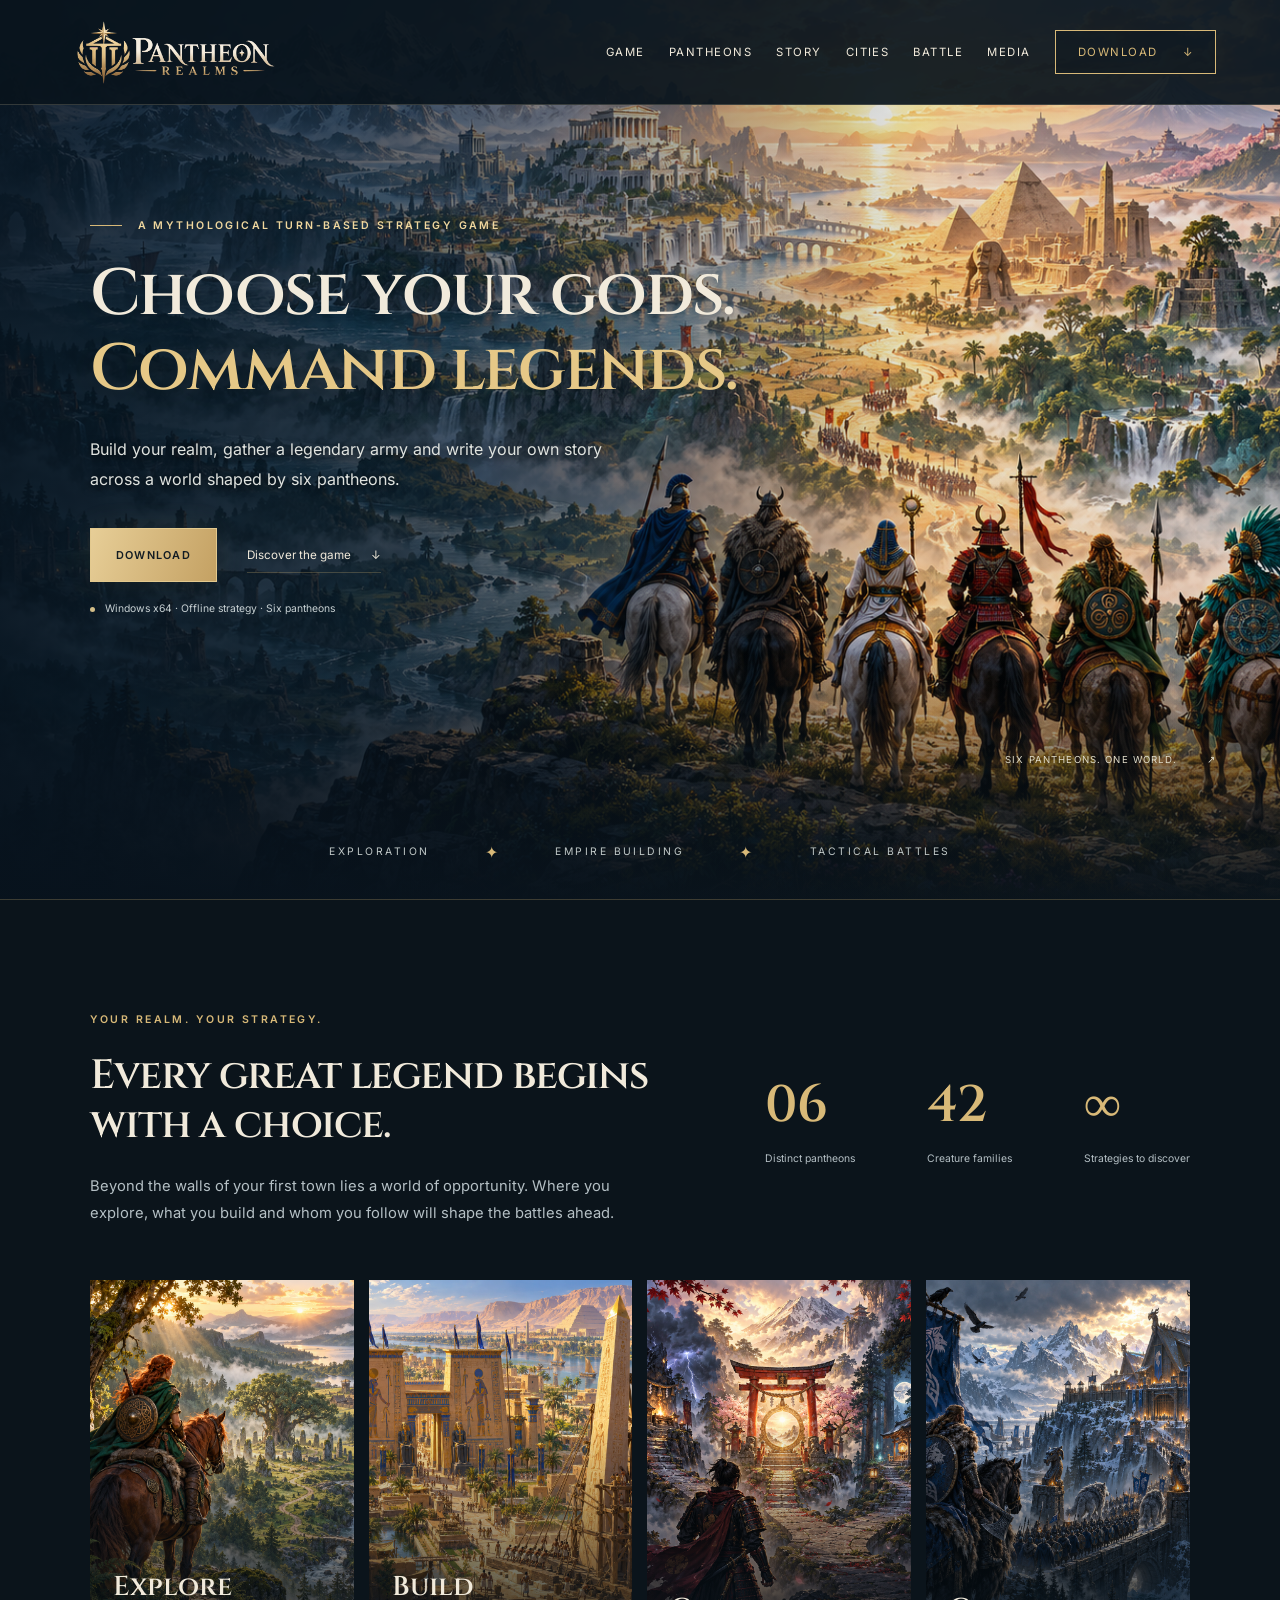
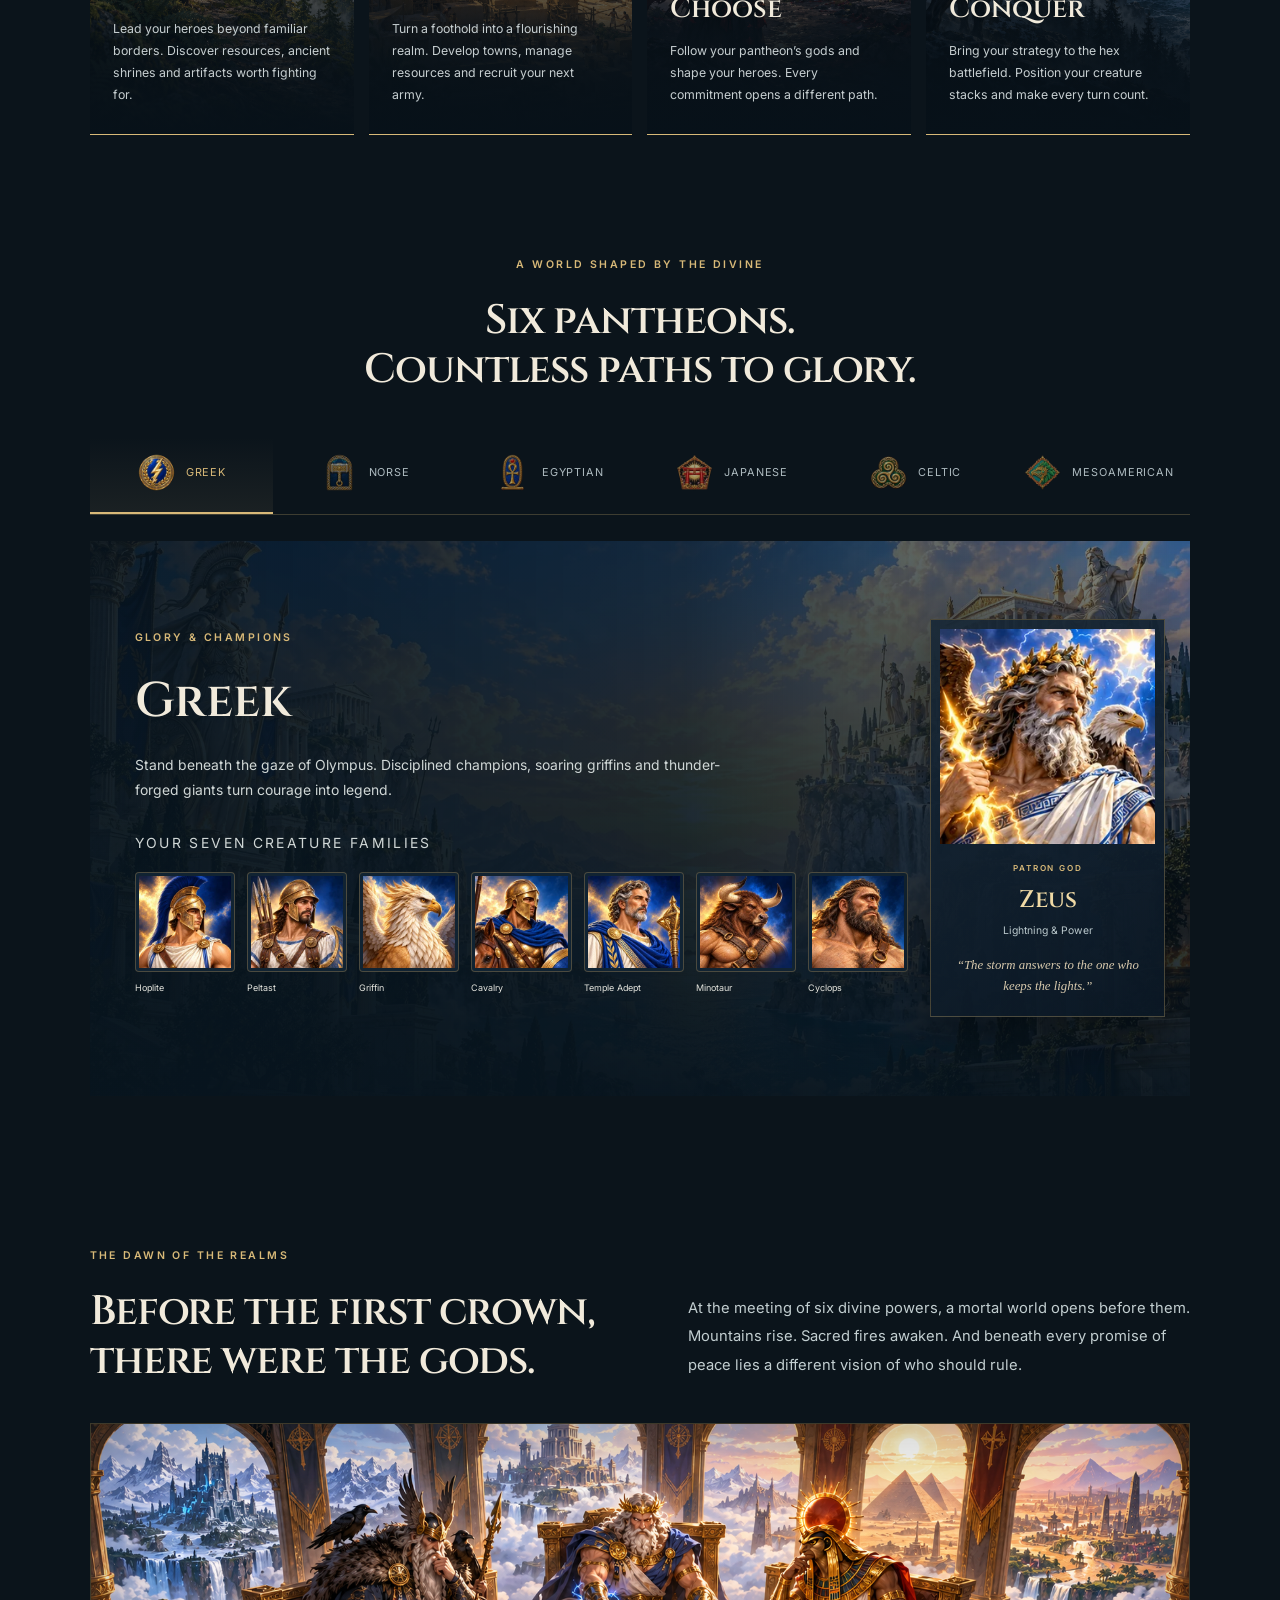
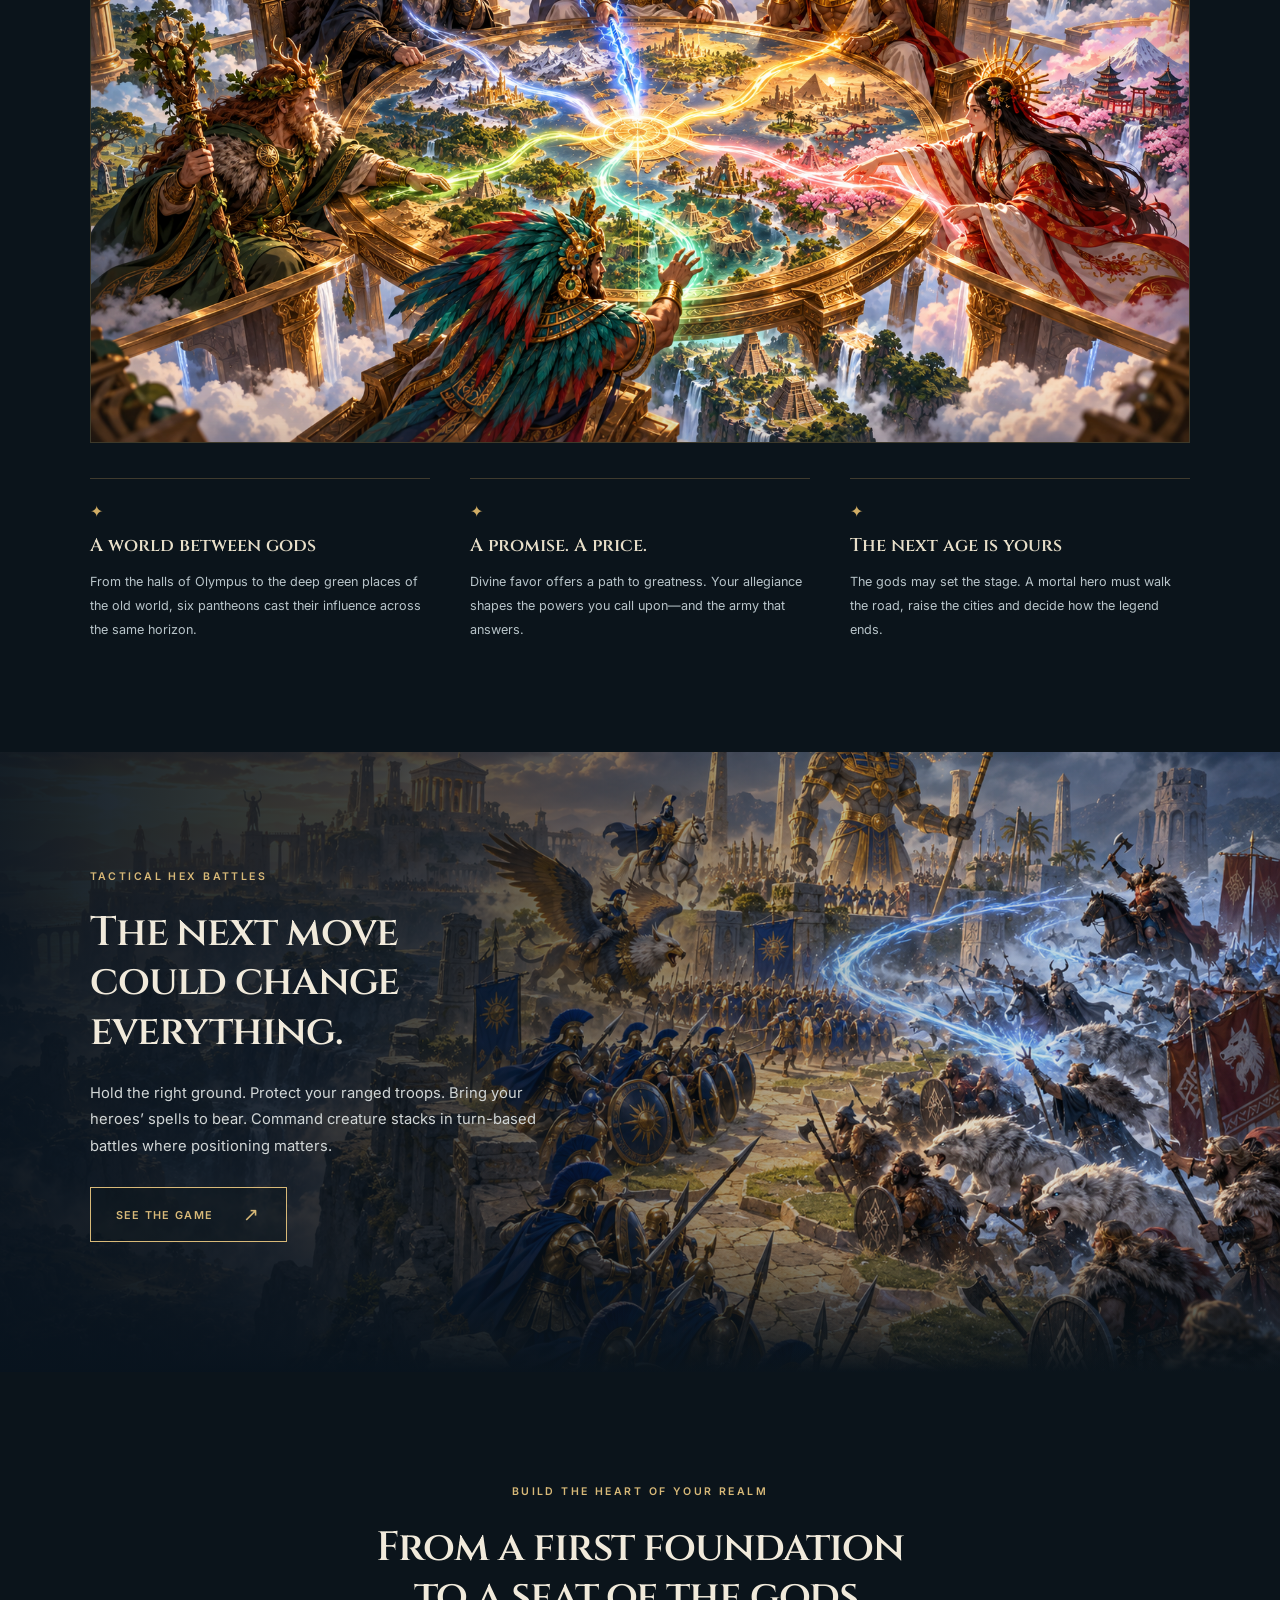
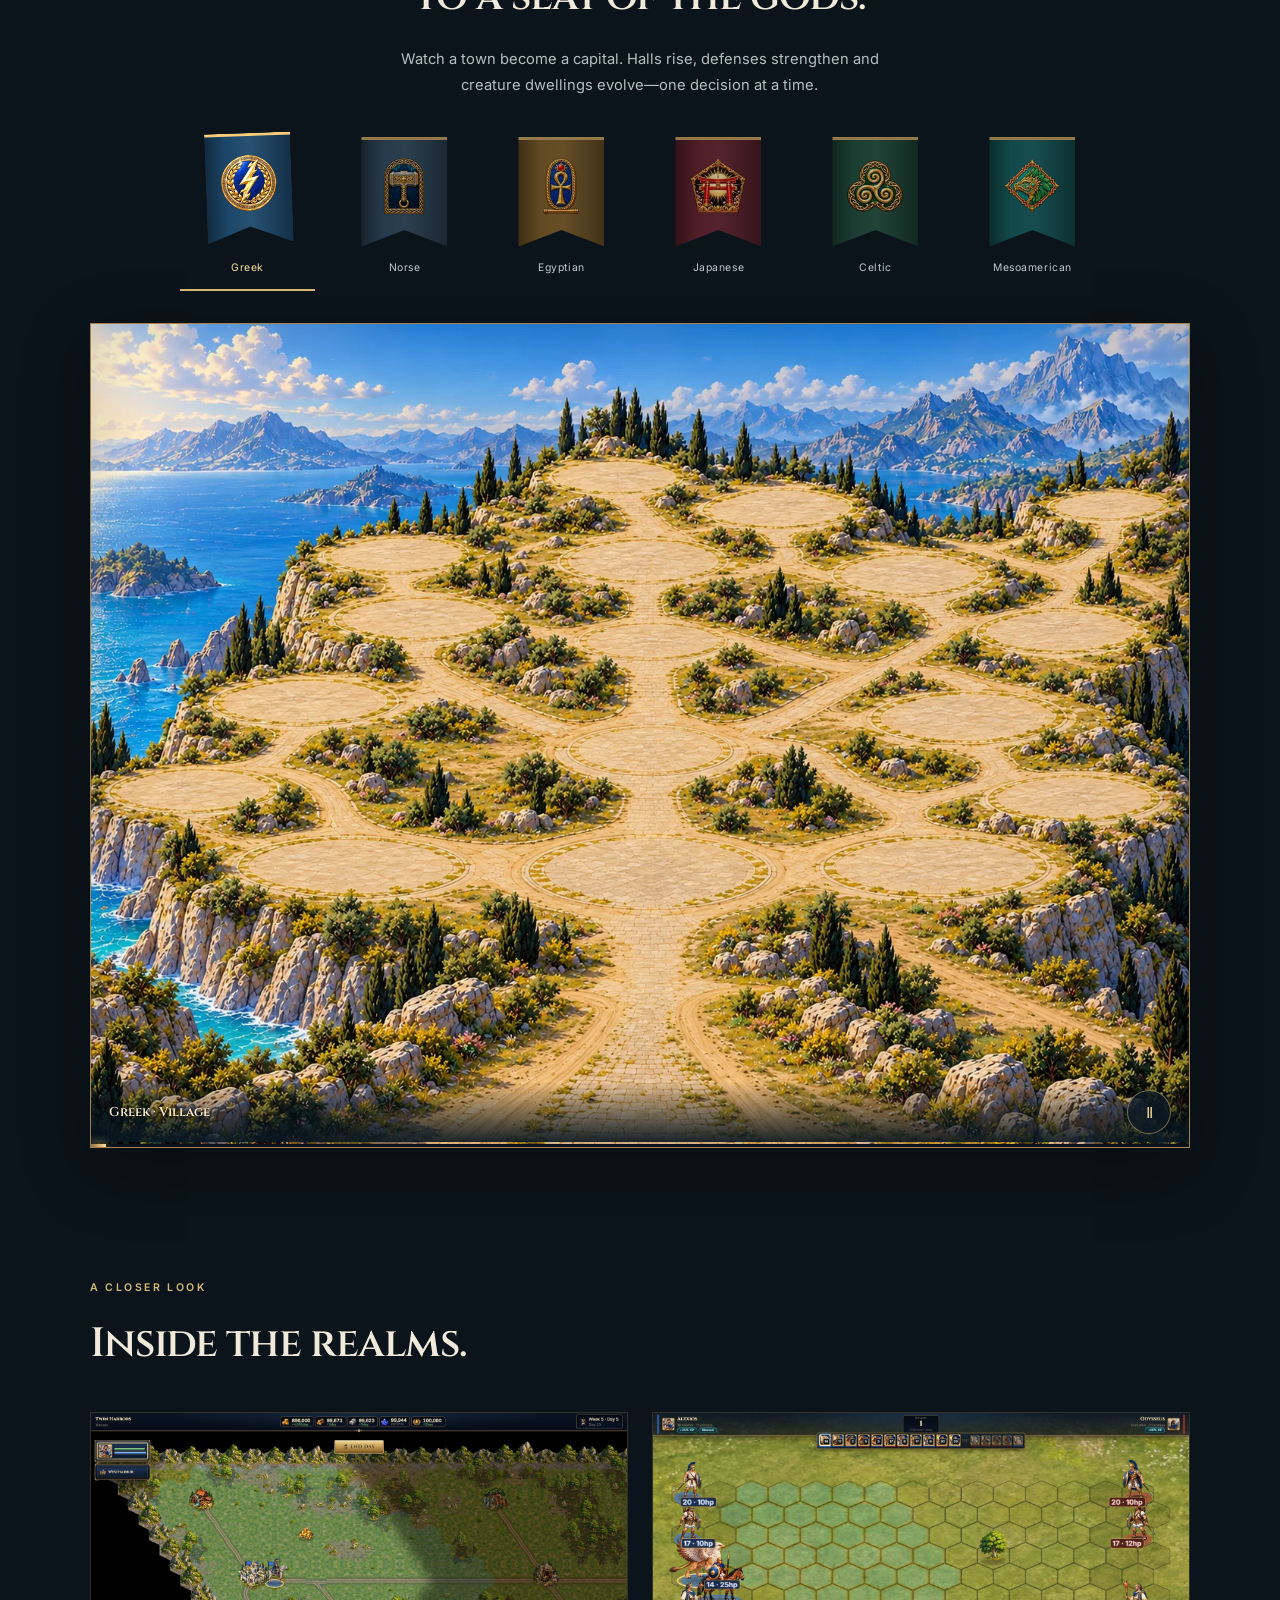
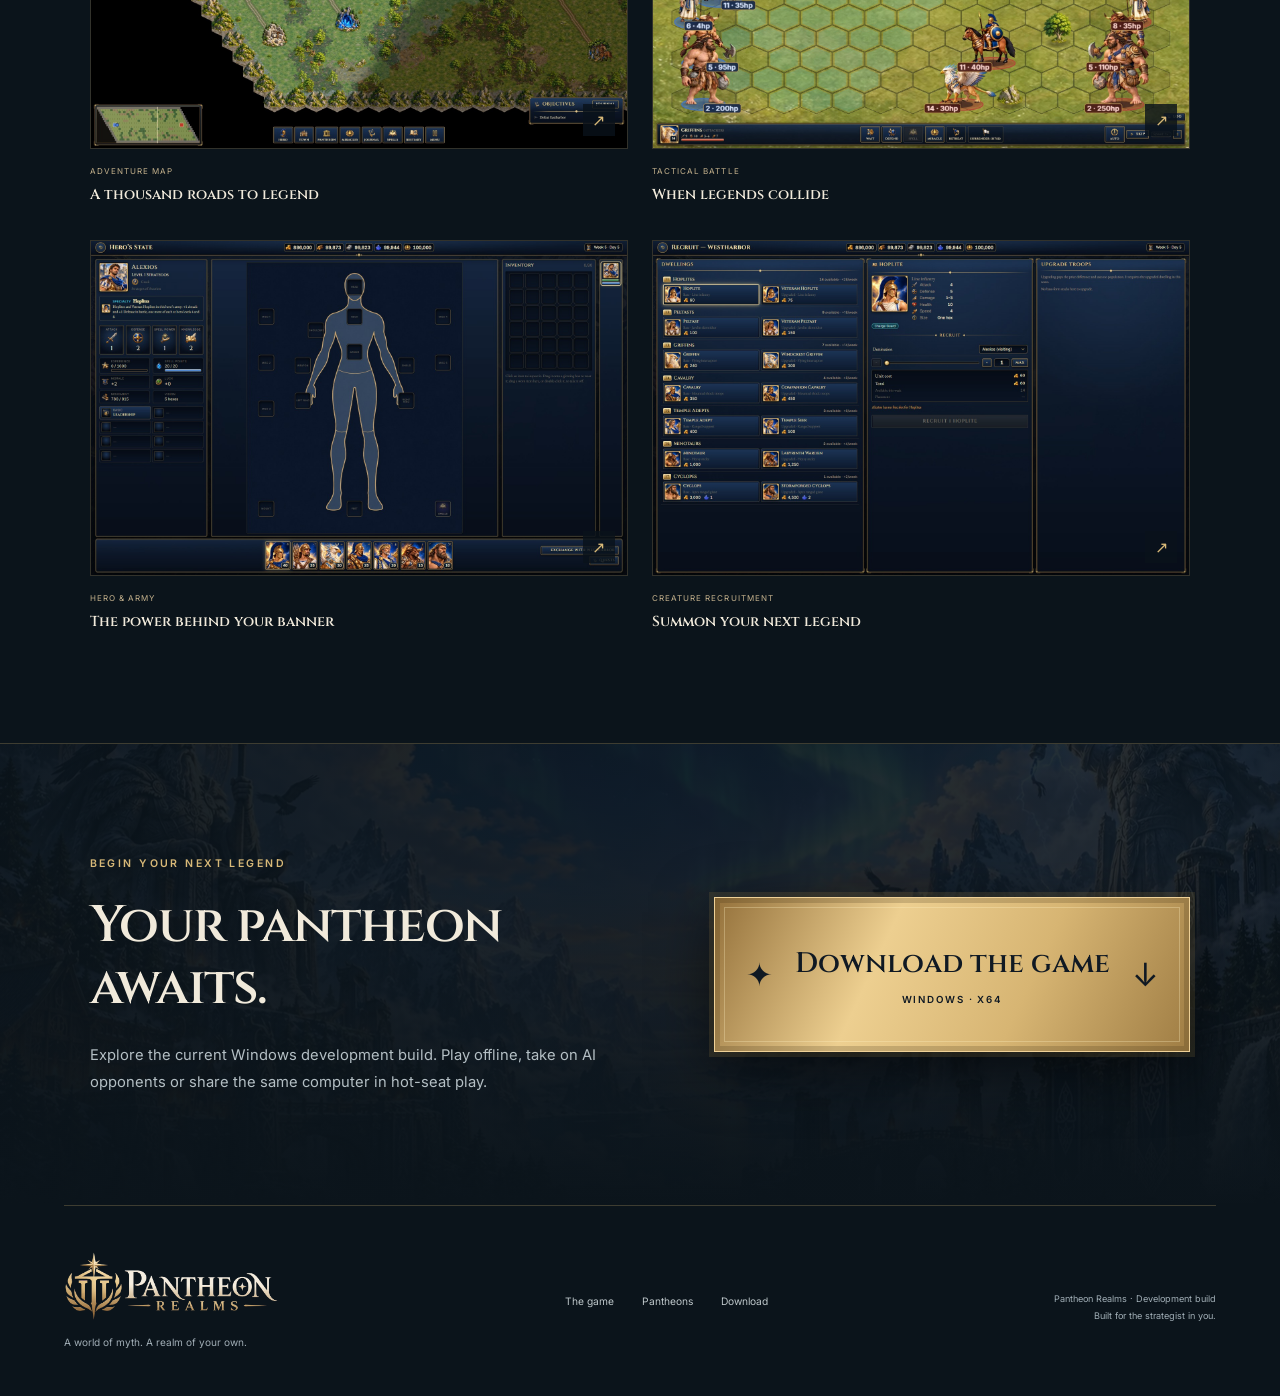
==== index.html @ 7f6bd55a "full website" ====
<!doctype html>
<html lang="en">
<head>
<meta charset="UTF-8"/>
<meta name="viewport" content="width=device-width, initial-scale=1.0"/>
<title>Pantheon Realms</title>
<meta name="description" content="Six pantheons. One world to conquer. Explore, build and command mythological armies in an offline turn-based strategy game. Download the Windows development build."/>
<meta name="theme-color" content="#0b141b"/>
<meta property="og:title" content="Pantheon Realms — Command legends"/>
<meta property="og:description" content="A mythological world. Six pantheons. Your next great strategy."/>
<meta property="og:type" content="website"/>
<meta property="og:image" content="./images/new/hero-six-realms.png"/>
<meta name="twitter:card" content="summary_large_image"/>
<link rel="icon" type="image/png" href="./images/favicon.png"/>
<link rel="preload" href="./fonts/cinzel.woff2" as="font" type="font/woff2" crossorigin/>

<link rel="stylesheet" href="./styles.css">
<script src="./site-config.js" defer>
</script>
<link rel="stylesheet" href="./refresh.css">
<script src="./game-data.js" defer></script>
<script src="./city.js" defer></script>
<script src="./script.js" defer>
</script>
</head>
<body>
<a class="skip" href="#main">Skip to content</a>
<header class="navigation">
<a href="#" class="brand" aria-label="Pantheon Realms home">
<img src="./images/full-logo.webp" alt="Pantheon Realms" width="230" height="69"/>
</a>
<button class="menu-toggle" aria-expanded="false" aria-controls="main-nav">Menu <span aria-hidden="true">☰</span>
</button>
<nav id="main-nav" class="" aria-label="Main navigation">
<a href="#game">Game</a>
<a href="#pantheons">Pantheons</a>
<a href="#origin">Story</a>
<a href="#cities">Cities</a>
<a href="#battle">Battle</a>
<a href="#media">Media</a>
<a class="nav-download" href="#download">Download <span aria-hidden="true">↓</span>
</a>
</nav>
</header>
<main id="main">
<section class="hero" aria-labelledby="hero-heading">
<img class="hero-art" src="./images/new/hero-six-realms.png" alt="Six mounted champions overlook a shared world of snowy peaks, sacred forests, ancient cities and desert kingdoms" fetchpriority="high" width="1672" height="941">
<div class="hero-shade">
</div>
<div class="hero-copy">
<p class="eyebrow">
<span class="gold-line">
</span>A mythological turn-based strategy game</p>
<h1 id="hero-heading">Choose your gods.<br/>
<em>Command legends.</em>
</h1>
<p>Build your realm, gather a legendary army and write your own story across a world shaped by six pantheons.</p>
<div class="hero-actions">
<a class="button primary" href="/game.exe">Download
</a>
<a class="text-link" href="#game">Discover the game <span aria-hidden="true">↓</span>
</a>
</div>
<p class="build-note">
<span class="status-dot">
</span> Windows x64 <span>·</span> Offline strategy <span>·</span> Six pantheons</p>
</div>
<a href="#pantheons" class="hero-caption">SIX PANTHEONS. ONE WORLD. <span aria-hidden="true">↗</span>
</a>
<div class="hero-bottom">
<span>EXPLORATION</span>
<b aria-hidden="true">✦</b>
<span>EMPIRE BUILDING</span>
<b aria-hidden="true">✦</b>
<span>TACTICAL BATTLES</span>
</div>
</section>
<section id="game" class="section game-section">
<div class="intro-grid">
<div class="section-head">
<p class="eyebrow">Your realm. Your strategy.</p>
<h2>Every great legend begins
with a choice.</h2>
<p class="lede">Beyond the walls of your first town lies a world of opportunity. Where you explore, what you build and whom you follow will shape the battles ahead.</p>
</div>
<div class="game-facts">
<div>
<strong>06</strong>
<span>Distinct pantheons</span>
</div>
<div>
<strong>42</strong>
<span>Creature families</span>
</div>
<div>
<strong>∞</strong>
<span>Strategies to discover</span>
</div>
</div>
</div>
<div class="pillars">
<article class="pillar">
<img src="./images/new/feature-explore-celtic.png" alt="Celtic mounted scout discovering a sacred oak and standing stones" loading="lazy" width="1086" height="1448">
<div class="pillar-shade">
</div>
<div class="pillar-copy">

<h3>Explore</h3>
<p>Lead your heroes beyond familiar borders. Discover resources, ancient shrines and artifacts worth fighting for.</p>
</div>
</article>
<article class="pillar">
<img src="./images/new/feature-build-egyptian.png" alt="Egyptian builders raising an obelisk beside a Nile temple" loading="lazy" width="1086" height="1448">
<div class="pillar-shade">
</div>
<div class="pillar-copy">

<h3>Build</h3>
<p>Turn a foothold into a flourishing realm. Develop towns, manage resources and recruit your next army.</p>
</div>
</article>
<article class="pillar">
<img src="./images/new/feature-choose-japanese.png" alt="Japanese samurai choosing a path among sacred mountain shrines" loading="lazy" width="1087" height="1447">
<div class="pillar-shade">
</div>
<div class="pillar-copy">

<h3>Choose</h3>
<p>Follow your pantheon’s gods and shape your heroes. Every commitment opens a different path.</p>
</div>
</article>
<article class="pillar">
<img src="./images/new/feature-conquer-norse.png" alt="Norse commander leading shield warriors and frost wolves toward a fortress" loading="lazy" width="1055" height="1491">
<div class="pillar-shade">
</div>
<div class="pillar-copy">

<h3>Conquer</h3>
<p>Bring your strategy to the hex battlefield. Position your creature stacks and make every turn count.</p>
</div>
</article>
</div>
</section>
<section id="pantheons" class="pantheons-section section">
<div class="section-head">
<p class="eyebrow">A world shaped by the divine</p>
<h2>Six pantheons.
Countless paths to glory.</h2>
</div>
<div class="faction-tabs" role="tablist" aria-label="Choose a pantheon">
<button role="tab" id="tab-0" aria-selected="true" aria-controls="pantheon-panel" tabindex="0">
<img src="./images/emblem-greek-96.webp" alt="" width="44" height="44"/>Greek</button>
<button role="tab" id="tab-1" aria-selected="false" aria-controls="pantheon-panel" tabindex="-1">
<img src="./images/emblem-norse-96.webp" alt="" width="44" height="44"/>Norse</button>
<button role="tab" id="tab-2" aria-selected="false" aria-controls="pantheon-panel" tabindex="-1">
<img src="./images/emblem-egyptian-96.webp" alt="" width="44" height="44"/>Egyptian</button>
<button role="tab" id="tab-3" aria-selected="false" aria-controls="pantheon-panel" tabindex="-1">
<img src="./images/emblem-japanese-96.webp" alt="" width="44" height="44"/>Japanese</button>
<button role="tab" id="tab-4" aria-selected="false" aria-controls="pantheon-panel" tabindex="-1">
<img src="./images/emblem-celtic-96.webp" alt="" width="44" height="44"/>Celtic</button>
<button role="tab" id="tab-5" aria-selected="false" aria-controls="pantheon-panel" tabindex="-1">
<img src="./images/emblem-mesoamerican-96.webp" alt="" width="44" height="44"/>Mesoamerican</button>
</div>
<div id="pantheon-panel" role="tabpanel" aria-labelledby="tab-0" tabindex="0" class="faction-panel">
<img class="faction-art" src="./images/greek-1920.webp" alt="Greek realm landscape" loading="lazy" width="1672" height="941"><div class="faction-shade"></div>
<div class="faction-copy"><p class="eyebrow">Glory &amp; Champions</p><h3>Greek</h3><p>Stand beneath the gaze of Olympus. Disciplined champions, soaring griffins and thunder-forged giants turn courage into legend.</p><p class="roster-label">Your seven creature families</p><div class="faction-creatures"><figure class="creature-preview" tabindex="0" aria-label="Hoplite; upgraded form: Veteran Hoplite"><span class="creature-portraits"><img class="creature-base" src="./images/game/creature.greek.tier1.base.portrait.webp" alt="Hoplite" width="96" height="96" loading="lazy"><img class="creature-upgrade" src="./images/game/creature.greek.tier1.upgraded.portrait.webp" alt="" aria-hidden="true" width="96" height="96" loading="lazy"></span><figcaption><span class="creature-base-name">Hoplite</span><span class="creature-upgrade-name">Veteran Hoplite</span></figcaption></figure><figure class="creature-preview" tabindex="0" aria-label="Peltast; upgraded form: Veteran Peltast"><span class="creature-portraits"><img class="creature-base" src="./images/game/creature.greek.tier2.base.portrait.webp" alt="Peltast" width="96" height="96" loading="lazy"><img class="creature-upgrade" src="./images/game/creature.greek.tier2.upgraded.portrait.webp" alt="" aria-hidden="true" width="96" height="96" loading="lazy"></span><figcaption><span class="creature-base-name">Peltast</span><span class="creature-upgrade-name">Veteran Peltast</span></figcaption></figure><figure class="creature-preview" tabindex="0" aria-label="Griffin; upgraded form: Windcrest Griffin"><span class="creature-portraits"><img class="creature-base" src="./images/game/creature.greek.tier3.base.portrait.webp" alt="Griffin" width="96" height="96" loading="lazy"><img class="creature-upgrade" src="./images/game/creature.greek.tier3.upgraded.portrait.webp" alt="" aria-hidden="true" width="96" height="96" loading="lazy"></span><figcaption><span class="creature-base-name">Griffin</span><span class="creature-upgrade-name">Windcrest Griffin</span></figcaption></figure><figure class="creature-preview" tabindex="0" aria-label="Cavalry; upgraded form: Companion Cavalry"><span class="creature-portraits"><img class="creature-base" src="./images/game/creature.greek.tier4.base.portrait.webp" alt="Cavalry" width="96" height="96" loading="lazy"><img class="creature-upgrade" src="./images/game/creature.greek.tier4.upgraded.portrait.webp" alt="" aria-hidden="true" width="96" height="96" loading="lazy"></span><figcaption><span class="creature-base-name">Cavalry</span><span class="creature-upgrade-name">Companion Cavalry</span></figcaption></figure><figure class="creature-preview" tabindex="0" aria-label="Temple Adept; upgraded form: Temple Seer"><span class="creature-portraits"><img class="creature-base" src="./images/game/creature.greek.tier5.base.portrait.webp" alt="Temple Adept" width="96" height="96" loading="lazy"><img class="creature-upgrade" src="./images/game/creature.greek.tier5.upgraded.portrait.webp" alt="" aria-hidden="true" width="96" height="96" loading="lazy"></span><figcaption><span class="creature-base-name">Temple Adept</span><span class="creature-upgrade-name">Temple Seer</span></figcaption></figure><figure class="creature-preview" tabindex="0" aria-label="Minotaur; upgraded form: Labyrinth Warden"><span class="creature-portraits"><img class="creature-base" src="./images/game/creature.greek.tier6.base.portrait.webp" alt="Minotaur" width="96" height="96" loading="lazy"><img class="creature-upgrade" src="./images/game/creature.greek.tier6.upgraded.portrait.webp" alt="" aria-hidden="true" width="96" height="96" loading="lazy"></span><figcaption><span class="creature-base-name">Minotaur</span><span class="creature-upgrade-name">Labyrinth Warden</span></figcaption></figure><figure class="creature-preview" tabindex="0" aria-label="Cyclops; upgraded form: Stormforged Cyclops"><span class="creature-portraits"><img class="creature-base" src="./images/game/creature.greek.tier7.base.portrait.webp" alt="Cyclops" width="96" height="96" loading="lazy"><img class="creature-upgrade" src="./images/game/creature.greek.tier7.upgraded.portrait.webp" alt="" aria-hidden="true" width="96" height="96" loading="lazy"></span><figcaption><span class="creature-base-name">Cyclops</span><span class="creature-upgrade-name">Stormforged Cyclops</span></figcaption></figure></div></div>
<aside class="patron-card" aria-label="Zeus, patron god"><img src="./images/game/god.greek.zeus.portrait.webp" alt="Zeus" width="256" height="256" loading="lazy"><div><p class="eyebrow">Patron god</p><h4>Zeus</h4><p>Lightning &amp; Power</p><blockquote>“The storm answers to the one who keeps the lights.”</blockquote></div></aside></div>
</section>
<section id="origin" class="section origin-section">
<div class="origin-heading"><div class="section-head"><p class="eyebrow">The dawn of the realms</p><h2>Before the first crown,<br>there were the gods.</h2></div><p class="lede">At the meeting of six divine powers, a mortal world opens before them. Mountains rise. Sacred fires awaken. And beneath every promise of peace lies a different vision of who should rule.</p></div>
<figure class="origin-art"><img src="./images/new/origin-council.png" alt="The six patron gods gather around a golden map of the mortal realms" loading="lazy" width="1672" height="941"></figure>
<div class="origin-chapters"><article><span aria-hidden="true">✦</span><h3>A world between gods</h3><p>From the halls of Olympus to the deep green places of the old world, six pantheons cast their influence across the same horizon.</p></article><article><span aria-hidden="true">✦</span><h3>A promise. A price.</h3><p>Divine favor offers a path to greatness. Your allegiance shapes the powers you call upon—and the army that answers.</p></article><article><span aria-hidden="true">✦</span><h3>The next age is yours</h3><p>The gods may set the stage. A mortal hero must walk the road, raise the cities and decide how the legend ends.</p></article></div>
</section>
<section id="battle" class="battle-section">
<img src="./images/new/battle-legends.png" alt="Mythological armies clash across an ancient causeway as a spell arcs over their formations" loading="lazy" width="1672" height="941">
<div class="battle-shade">
</div>
<div class="section battle-content">
<div class="section-head">
<p class="eyebrow">Tactical hex battles</p>
<h2>The next move
could change everything.</h2>
<p class="lede">Hold the right ground. Protect your ranged troops. Bring your heroes’ spells to bear. Command creature stacks in turn-based battles where positioning matters.</p>
</div>
<a class="button outline" href="#media">See the game <span aria-hidden="true">↗</span>
</a>

</div>
</section>
<section id="cities" class="section city-section">
<div class="city-heading"><div class="section-head"><p class="eyebrow">Build the heart of your realm</p><h2>From a first foundation<br>to a seat of the gods.</h2><p class="lede">Watch a town become a capital. Halls rise, defenses strengthen and creature dwellings evolve—one decision at a time.</p></div></div>
<div class="city-flags" role="group" aria-label="Choose a town pantheon"><button type="button" class="city-flag city-flag-greek" data-city-pantheon="greek" aria-pressed="true" aria-label="Show Greek town"><span class="flag-cloth"><img src="./images/emblem-greek-96.webp" alt="" width="64" height="64"></span><span>Greek</span></button><button type="button" class="city-flag city-flag-norse" data-city-pantheon="norse" aria-pressed="false" aria-label="Show Norse town"><span class="flag-cloth"><img src="./images/emblem-norse-96.webp" alt="" width="64" height="64"></span><span>Norse</span></button><button type="button" class="city-flag city-flag-egyptian" data-city-pantheon="egyptian" aria-pressed="false" aria-label="Show Egyptian town"><span class="flag-cloth"><img src="./images/emblem-egyptian-96.webp" alt="" width="64" height="64"></span><span>Egyptian</span></button><button type="button" class="city-flag city-flag-japanese" data-city-pantheon="japanese" aria-pressed="false" aria-label="Show Japanese town"><span class="flag-cloth"><img src="./images/emblem-japanese-96.webp" alt="" width="64" height="64"></span><span>Japanese</span></button><button type="button" class="city-flag city-flag-celtic" data-city-pantheon="celtic" aria-pressed="false" aria-label="Show Celtic town"><span class="flag-cloth"><img src="./images/emblem-celtic-96.webp" alt="" width="64" height="64"></span><span>Celtic</span></button><button type="button" class="city-flag city-flag-mesoamerican" data-city-pantheon="mesoamerican" aria-pressed="false" aria-label="Show Mesoamerican town"><span class="flag-cloth"><img src="./images/emblem-mesoamerican-96.webp" alt="" width="64" height="64"></span><span>Mesoamerican</span></button></div>
<div class="city-stage" id="city-stage" role="group" aria-label="Greek town development"><div class="city-backgrounds"></div><div class="city-buildings"></div><div class="city-atmosphere" aria-hidden="true"></div><div id="building-tooltip" class="building-tooltip" role="tooltip" hidden></div><div class="city-bottom-bar"><span id="city-caption">Greek · Village</span><button type="button" id="city-pause" aria-label="Pause city animation" aria-pressed="false">Ⅱ</button></div><div class="city-cycle-track" aria-hidden="true"><div id="city-cycle-progress"></div></div></div>
<noscript><p>Enable JavaScript to view town development.</p><img src="./images/game/town.greek.background.l4.webp" alt="Greek capital landscape" width="1448" height="1086"></noscript></section>
<section id="media" class="section media-section">
<div class="media-heading">
<div class="section-head">
<p class="eyebrow">A closer look</p>
<h2>Inside the realms.</h2>

</div>

</div>
<div class="gallery"><button class="gallery-item image-button" aria-label="Enlarge Adventure map screenshot"><div class="gallery-image"><img src="./images/screens-current/adventure.jpg" alt="Adventure map in the current game" loading="lazy" width="1600" height="1000"><span aria-hidden="true">↗</span></div><span class="gallery-meta"><span><small>Adventure map</small><strong>A thousand roads to legend</strong></span></span></button><button class="gallery-item image-button" aria-label="Enlarge Tactical battle screenshot"><div class="gallery-image"><img src="./images/screens-current/battle.jpg" alt="Tactical battle in the current game" loading="lazy" width="1600" height="1000"><span aria-hidden="true">↗</span></div><span class="gallery-meta"><span><small>Tactical battle</small><strong>When legends collide</strong></span></span></button><button class="gallery-item image-button" aria-label="Enlarge Hero &amp; army screenshot"><div class="gallery-image"><img src="./images/screens-current/hero.jpg" alt="Hero &amp; army in the current game" loading="lazy" width="1600" height="1000"><span aria-hidden="true">↗</span></div><span class="gallery-meta"><span><small>Hero &amp; army</small><strong>The power behind your banner</strong></span></span></button><button class="gallery-item image-button" aria-label="Enlarge Creature recruitment screenshot"><div class="gallery-image"><img src="./images/screens-current/recruitment.jpg" alt="Creature recruitment in the current game" loading="lazy" width="1600" height="1000"><span aria-hidden="true">↗</span></div><span class="gallery-meta"><span><small>Creature recruitment</small><strong>Summon your next legend</strong></span></span></button></div>
</section>
<section id="download" class="download-section">
<img class="" src="./images/norse-1280.webp" srcset="./images/norse-640.webp 640w, ./images/norse-1280.webp 1280w, ./images/norse-1920.webp 1672w" sizes="(max-width: 700px) 100vw, 90vw" alt="" loading="lazy" fetchpriority="auto" width="1920" height="1080"/>
<div class="download-shade">
</div>
<div class="section download-content">
<div class="section-head">
<p class="eyebrow">Begin your next legend</p>
<h2>Your pantheon awaits.</h2>
<p class="lede">Explore the current Windows development build. Play offline, take on AI opponents or share the same computer in hot-seat play.</p>
</div>
<div class="download-action"><a id="legend-download" class="legend-download" role="button" href="/game.exe" tabindex="0" aria-disabled="true" aria-label="Download Pantheon Realms"><span class="download-rune" aria-hidden="true">✦</span><span class="download-button-copy"><strong>Download the game</strong><small id="download-button-detail">Windows · X64</small></span><span class="download-arrow" aria-hidden="true">↓</span></a><span id="download-feedback" class="sr-only" role="status"></span></div>
</div>
</section>
</main>
<footer class="footer">
<div>
<a href="#" aria-label="Back to top">
<img src="./images/full-logo.webp" alt="Pantheon Realms" width="215" height="65" loading="lazy"/>
</a>
<p>A world of myth. A realm of your own.</p>
</div>
<nav aria-label="Footer navigation">
<a href="#game">The game</a>
<a href="#pantheons">Pantheons</a>
<a href="#download">Download</a>
</nav>
<p class="footer-note">Pantheon Realms · Development build<br/>Built for the strategist in you.</p>
</footer>
<dialog class="lightbox" aria-label="Gameplay screenshot gallery">
</dialog>







<template id="faction-0"><div id="pantheon-panel" role="tabpanel" aria-labelledby="tab-0" tabindex="0" class="faction-panel">
<img class="faction-art" src="./images/greek-1920.webp" alt="Greek realm landscape" loading="lazy" width="1672" height="941"><div class="faction-shade"></div>
<div class="faction-copy"><p class="eyebrow">Glory &amp; Champions</p><h3>Greek</h3><p>Stand beneath the gaze of Olympus. Disciplined champions, soaring griffins and thunder-forged giants turn courage into legend.</p><p class="roster-label">Your seven creature families</p><div class="faction-creatures"><figure class="creature-preview" tabindex="0" aria-label="Hoplite; upgraded form: Veteran Hoplite"><span class="creature-portraits"><img class="creature-base" src="./images/game/creature.greek.tier1.base.portrait.webp" alt="Hoplite" width="96" height="96" loading="lazy"><img class="creature-upgrade" src="./images/game/creature.greek.tier1.upgraded.portrait.webp" alt="" aria-hidden="true" width="96" height="96" loading="lazy"></span><figcaption><span class="creature-base-name">Hoplite</span><span class="creature-upgrade-name">Veteran Hoplite</span></figcaption></figure><figure class="creature-preview" tabindex="0" aria-label="Peltast; upgraded form: Veteran Peltast"><span class="creature-portraits"><img class="creature-base" src="./images/game/creature.greek.tier2.base.portrait.webp" alt="Peltast" width="96" height="96" loading="lazy"><img class="creature-upgrade" src="./images/game/creature.greek.tier2.upgraded.portrait.webp" alt="" aria-hidden="true" width="96" height="96" loading="lazy"></span><figcaption><span class="creature-base-name">Peltast</span><span class="creature-upgrade-name">Veteran Peltast</span></figcaption></figure><figure class="creature-preview" tabindex="0" aria-label="Griffin; upgraded form: Windcrest Griffin"><span class="creature-portraits"><img class="creature-base" src="./images/game/creature.greek.tier3.base.portrait.webp" alt="Griffin" width="96" height="96" loading="lazy"><img class="creature-upgrade" src="./images/game/creature.greek.tier3.upgraded.portrait.webp" alt="" aria-hidden="true" width="96" height="96" loading="lazy"></span><figcaption><span class="creature-base-name">Griffin</span><span class="creature-upgrade-name">Windcrest Griffin</span></figcaption></figure><figure class="creature-preview" tabindex="0" aria-label="Cavalry; upgraded form: Companion Cavalry"><span class="creature-portraits"><img class="creature-base" src="./images/game/creature.greek.tier4.base.portrait.webp" alt="Cavalry" width="96" height="96" loading="lazy"><img class="creature-upgrade" src="./images/game/creature.greek.tier4.upgraded.portrait.webp" alt="" aria-hidden="true" width="96" height="96" loading="lazy"></span><figcaption><span class="creature-base-name">Cavalry</span><span class="creature-upgrade-name">Companion Cavalry</span></figcaption></figure><figure class="creature-preview" tabindex="0" aria-label="Temple Adept; upgraded form: Temple Seer"><span class="creature-portraits"><img class="creature-base" src="./images/game/creature.greek.tier5.base.portrait.webp" alt="Temple Adept" width="96" height="96" loading="lazy"><img class="creature-upgrade" src="./images/game/creature.greek.tier5.upgraded.portrait.webp" alt="" aria-hidden="true" width="96" height="96" loading="lazy"></span><figcaption><span class="creature-base-name">Temple Adept</span><span class="creature-upgrade-name">Temple Seer</span></figcaption></figure><figure class="creature-preview" tabindex="0" aria-label="Minotaur; upgraded form: Labyrinth Warden"><span class="creature-portraits"><img class="creature-base" src="./images/game/creature.greek.tier6.base.portrait.webp" alt="Minotaur" width="96" height="96" loading="lazy"><img class="creature-upgrade" src="./images/game/creature.greek.tier6.upgraded.portrait.webp" alt="" aria-hidden="true" width="96" height="96" loading="lazy"></span><figcaption><span class="creature-base-name">Minotaur</span><span class="creature-upgrade-name">Labyrinth Warden</span></figcaption></figure><figure class="creature-preview" tabindex="0" aria-label="Cyclops; upgraded form: Stormforged Cyclops"><span class="creature-portraits"><img class="creature-base" src="./images/game/creature.greek.tier7.base.portrait.webp" alt="Cyclops" width="96" height="96" loading="lazy"><img class="creature-upgrade" src="./images/game/creature.greek.tier7.upgraded.portrait.webp" alt="" aria-hidden="true" width="96" height="96" loading="lazy"></span><figcaption><span class="creature-base-name">Cyclops</span><span class="creature-upgrade-name">Stormforged Cyclops</span></figcaption></figure></div></div>
<aside class="patron-card" aria-label="Zeus, patron god"><img src="./images/game/god.greek.zeus.portrait.webp" alt="Zeus" width="256" height="256" loading="lazy"><div><p class="eyebrow">Patron god</p><h4>Zeus</h4><p>Lightning &amp; Power</p><blockquote>“The storm answers to the one who keeps the lights.”</blockquote></div></aside></div></template><template id="faction-1"><div id="pantheon-panel" role="tabpanel" aria-labelledby="tab-1" tabindex="0" class="faction-panel">
<img class="faction-art" src="./images/norse-1920.webp" alt="Norse realm landscape" loading="lazy" width="1672" height="941"><div class="faction-shade"></div>
<div class="faction-copy"><p class="eyebrow">Fate &amp; Battle</p><h3>Norse</h3><p>Follow the northern road through frost and fire. Gather an unyielding host of warriors, wild beasts and ancient powers.</p><p class="roster-label">Your seven creature families</p><div class="faction-creatures"><figure class="creature-preview" tabindex="0" aria-label="Draugr; upgraded form: Deathless Draugr"><span class="creature-portraits"><img class="creature-base" src="./images/game/creature.norse.tier1.base.portrait.webp" alt="Draugr" width="96" height="96" loading="lazy"><img class="creature-upgrade" src="./images/game/creature.norse.tier1.upgraded.portrait.webp" alt="" aria-hidden="true" width="96" height="96" loading="lazy"></span><figcaption><span class="creature-base-name">Draugr</span><span class="creature-upgrade-name">Deathless Draugr</span></figcaption></figure><figure class="creature-preview" tabindex="0" aria-label="Frost Wolf; upgraded form: Fenrir Wolf"><span class="creature-portraits"><img class="creature-base" src="./images/game/creature.norse.tier2.base.portrait.webp" alt="Frost Wolf" width="96" height="96" loading="lazy"><img class="creature-upgrade" src="./images/game/creature.norse.tier2.upgraded.portrait.webp" alt="" aria-hidden="true" width="96" height="96" loading="lazy"></span><figcaption><span class="creature-base-name">Frost Wolf</span><span class="creature-upgrade-name">Fenrir Wolf</span></figcaption></figure><figure class="creature-preview" tabindex="0" aria-label="Frost Troll; upgraded form: Ancient Frost Troll"><span class="creature-portraits"><img class="creature-base" src="./images/game/creature.norse.tier3.base.portrait.webp" alt="Frost Troll" width="96" height="96" loading="lazy"><img class="creature-upgrade" src="./images/game/creature.norse.tier3.upgraded.portrait.webp" alt="" aria-hidden="true" width="96" height="96" loading="lazy"></span><figcaption><span class="creature-base-name">Frost Troll</span><span class="creature-upgrade-name">Ancient Frost Troll</span></figcaption></figure><figure class="creature-preview" tabindex="0" aria-label="Valkyrie; upgraded form: Battle Valkyrie"><span class="creature-portraits"><img class="creature-base" src="./images/game/creature.norse.tier4.base.portrait.webp" alt="Valkyrie" width="96" height="96" loading="lazy"><img class="creature-upgrade" src="./images/game/creature.norse.tier4.upgraded.portrait.webp" alt="" aria-hidden="true" width="96" height="96" loading="lazy"></span><figcaption><span class="creature-base-name">Valkyrie</span><span class="creature-upgrade-name">Battle Valkyrie</span></figcaption></figure><figure class="creature-preview" tabindex="0" aria-label="Lindworm; upgraded form: Storm Lindworm"><span class="creature-portraits"><img class="creature-base" src="./images/game/creature.norse.tier5.base.portrait.webp" alt="Lindworm" width="96" height="96" loading="lazy"><img class="creature-upgrade" src="./images/game/creature.norse.tier5.upgraded.portrait.webp" alt="" aria-hidden="true" width="96" height="96" loading="lazy"></span><figcaption><span class="creature-base-name">Lindworm</span><span class="creature-upgrade-name">Storm Lindworm</span></figcaption></figure><figure class="creature-preview" tabindex="0" aria-label="Jotunn; upgraded form: Runic Jotunn"><span class="creature-portraits"><img class="creature-base" src="./images/game/creature.norse.tier6.base.portrait.webp" alt="Jotunn" width="96" height="96" loading="lazy"><img class="creature-upgrade" src="./images/game/creature.norse.tier6.upgraded.portrait.webp" alt="" aria-hidden="true" width="96" height="96" loading="lazy"></span><figcaption><span class="creature-base-name">Jotunn</span><span class="creature-upgrade-name">Runic Jotunn</span></figcaption></figure><figure class="creature-preview" tabindex="0" aria-label="Nidhogg Wyrm; upgraded form: World-Serpent Wyrm"><span class="creature-portraits"><img class="creature-base" src="./images/game/creature.norse.tier7.base.portrait.webp" alt="Nidhogg Wyrm" width="96" height="96" loading="lazy"><img class="creature-upgrade" src="./images/game/creature.norse.tier7.upgraded.portrait.webp" alt="" aria-hidden="true" width="96" height="96" loading="lazy"></span><figcaption><span class="creature-base-name">Nidhogg Wyrm</span><span class="creature-upgrade-name">World-Serpent Wyrm</span></figcaption></figure></div></div>
<aside class="patron-card" aria-label="Odin, patron god"><img src="./images/game/god.norse.odin.portrait.webp" alt="Odin" width="256" height="256" loading="lazy"><div><p class="eyebrow">Patron god</p><h4>Odin</h4><p>Wisdom &amp; Knowledge</p><blockquote>“Every road north is paid for in wisdom.”</blockquote></div></aside></div></template><template id="faction-2"><div id="pantheon-panel" role="tabpanel" aria-labelledby="tab-2" tabindex="0" class="faction-panel">
<img class="faction-art" src="./images/egyptian-1920.webp" alt="Egyptian realm landscape" loading="lazy" width="1672" height="941"><div class="faction-shade"></div>
<div class="faction-copy"><p class="eyebrow">Afterlife &amp; Resurrection</p><h3>Egyptian</h3><p>Raise your realm beside the golden river. Sacred beasts and timeless guardians answer the sun’s call.</p><p class="roster-label">Your seven creature families</p><div class="faction-creatures"><figure class="creature-preview" tabindex="0" aria-label="Sacred Scarab; upgraded form: Solar Scarab"><span class="creature-portraits"><img class="creature-base" src="./images/game/creature.egyptian.tier1.base.portrait.webp" alt="Sacred Scarab" width="96" height="96" loading="lazy"><img class="creature-upgrade" src="./images/game/creature.egyptian.tier1.upgraded.portrait.webp" alt="" aria-hidden="true" width="96" height="96" loading="lazy"></span><figcaption><span class="creature-base-name">Sacred Scarab</span><span class="creature-upgrade-name">Solar Scarab</span></figcaption></figure><figure class="creature-preview" tabindex="0" aria-label="Jackal Guardian; upgraded form: Anubian Warden"><span class="creature-portraits"><img class="creature-base" src="./images/game/creature.egyptian.tier2.base.portrait.webp" alt="Jackal Guardian" width="96" height="96" loading="lazy"><img class="creature-upgrade" src="./images/game/creature.egyptian.tier2.upgraded.portrait.webp" alt="" aria-hidden="true" width="96" height="96" loading="lazy"></span><figcaption><span class="creature-base-name">Jackal Guardian</span><span class="creature-upgrade-name">Anubian Warden</span></figcaption></figure><figure class="creature-preview" tabindex="0" aria-label="Ushabti; upgraded form: Royal Ushabti"><span class="creature-portraits"><img class="creature-base" src="./images/game/creature.egyptian.tier3.base.portrait.webp" alt="Ushabti" width="96" height="96" loading="lazy"><img class="creature-upgrade" src="./images/game/creature.egyptian.tier3.upgraded.portrait.webp" alt="" aria-hidden="true" width="96" height="96" loading="lazy"></span><figcaption><span class="creature-base-name">Ushabti</span><span class="creature-upgrade-name">Royal Ushabti</span></figcaption></figure><figure class="creature-preview" tabindex="0" aria-label="Sphinx; upgraded form: Great Sphinx"><span class="creature-portraits"><img class="creature-base" src="./images/game/creature.egyptian.tier4.base.portrait.webp" alt="Sphinx" width="96" height="96" loading="lazy"><img class="creature-upgrade" src="./images/game/creature.egyptian.tier4.upgraded.portrait.webp" alt="" aria-hidden="true" width="96" height="96" loading="lazy"></span><figcaption><span class="creature-base-name">Sphinx</span><span class="creature-upgrade-name">Great Sphinx</span></figcaption></figure><figure class="creature-preview" tabindex="0" aria-label="Crocodile Beast; upgraded form: Sobek Warbeast"><span class="creature-portraits"><img class="creature-base" src="./images/game/creature.egyptian.tier5.base.portrait.webp" alt="Crocodile Beast" width="96" height="96" loading="lazy"><img class="creature-upgrade" src="./images/game/creature.egyptian.tier5.upgraded.portrait.webp" alt="" aria-hidden="true" width="96" height="96" loading="lazy"></span><figcaption><span class="creature-base-name">Crocodile Beast</span><span class="creature-upgrade-name">Sobek Warbeast</span></figcaption></figure><figure class="creature-preview" tabindex="0" aria-label="Bennu; upgraded form: Radiant Bennu"><span class="creature-portraits"><img class="creature-base" src="./images/game/creature.egyptian.tier6.base.portrait.webp" alt="Bennu" width="96" height="96" loading="lazy"><img class="creature-upgrade" src="./images/game/creature.egyptian.tier6.upgraded.portrait.webp" alt="" aria-hidden="true" width="96" height="96" loading="lazy"></span><figcaption><span class="creature-base-name">Bennu</span><span class="creature-upgrade-name">Radiant Bennu</span></figcaption></figure><figure class="creature-preview" tabindex="0" aria-label="Desert Colossus; upgraded form: Divine Colossus"><span class="creature-portraits"><img class="creature-base" src="./images/game/creature.egyptian.tier7.base.portrait.webp" alt="Desert Colossus" width="96" height="96" loading="lazy"><img class="creature-upgrade" src="./images/game/creature.egyptian.tier7.upgraded.portrait.webp" alt="" aria-hidden="true" width="96" height="96" loading="lazy"></span><figcaption><span class="creature-base-name">Desert Colossus</span><span class="creature-upgrade-name">Divine Colossus</span></figcaption></figure></div></div>
<aside class="patron-card" aria-label="Ra, patron god"><img src="./images/game/god.egyptian.ra.portrait.webp" alt="Ra" width="256" height="256" loading="lazy"><div><p class="eyebrow">Patron god</p><h4>Ra</h4><p>Sun &amp; Vitality</p><blockquote>“Each dawn I cross the sky; each dawn the city rises with me.”</blockquote></div></aside></div></template><template id="faction-3"><div id="pantheon-panel" role="tabpanel" aria-labelledby="tab-3" tabindex="0" class="faction-panel">
<img class="faction-art" src="./images/japanese-1920.webp" alt="Japanese realm landscape" loading="lazy" width="1672" height="941"><div class="faction-shade"></div>
<div class="faction-copy"><p class="eyebrow">Spirits &amp; Harmony</p><h3>Japanese</h3><p>Enter misted mountains and sacred groves, where warriors and spirits share a world of beauty, balance and formidable power.</p><p class="roster-label">Your seven creature families</p><div class="faction-creatures"><figure class="creature-preview" tabindex="0" aria-label="Kitsune; upgraded form: Nine-Tailed Kitsune"><span class="creature-portraits"><img class="creature-base" src="./images/game/creature.japanese.tier1.base.portrait.webp" alt="Kitsune" width="96" height="96" loading="lazy"><img class="creature-upgrade" src="./images/game/creature.japanese.tier1.upgraded.portrait.webp" alt="" aria-hidden="true" width="96" height="96" loading="lazy"></span><figcaption><span class="creature-base-name">Kitsune</span><span class="creature-upgrade-name">Nine-Tailed Kitsune</span></figcaption></figure><figure class="creature-preview" tabindex="0" aria-label="Kappa; upgraded form: River Elder Kappa"><span class="creature-portraits"><img class="creature-base" src="./images/game/creature.japanese.tier2.base.portrait.webp" alt="Kappa" width="96" height="96" loading="lazy"><img class="creature-upgrade" src="./images/game/creature.japanese.tier2.upgraded.portrait.webp" alt="" aria-hidden="true" width="96" height="96" loading="lazy"></span><figcaption><span class="creature-base-name">Kappa</span><span class="creature-upgrade-name">River Elder Kappa</span></figcaption></figure><figure class="creature-preview" tabindex="0" aria-label="Tengu; upgraded form: Great Tengu"><span class="creature-portraits"><img class="creature-base" src="./images/game/creature.japanese.tier3.base.portrait.webp" alt="Tengu" width="96" height="96" loading="lazy"><img class="creature-upgrade" src="./images/game/creature.japanese.tier3.upgraded.portrait.webp" alt="" aria-hidden="true" width="96" height="96" loading="lazy"></span><figcaption><span class="creature-base-name">Tengu</span><span class="creature-upgrade-name">Great Tengu</span></figcaption></figure><figure class="creature-preview" tabindex="0" aria-label="Oni; upgraded form: Oni Warlord"><span class="creature-portraits"><img class="creature-base" src="./images/game/creature.japanese.tier4.base.portrait.webp" alt="Oni" width="96" height="96" loading="lazy"><img class="creature-upgrade" src="./images/game/creature.japanese.tier4.upgraded.portrait.webp" alt="" aria-hidden="true" width="96" height="96" loading="lazy"></span><figcaption><span class="creature-base-name">Oni</span><span class="creature-upgrade-name">Oni Warlord</span></figcaption></figure><figure class="creature-preview" tabindex="0" aria-label="Jorogumo; upgraded form: Queen Jorogumo"><span class="creature-portraits"><img class="creature-base" src="./images/game/creature.japanese.tier5.base.portrait.webp" alt="Jorogumo" width="96" height="96" loading="lazy"><img class="creature-upgrade" src="./images/game/creature.japanese.tier5.upgraded.portrait.webp" alt="" aria-hidden="true" width="96" height="96" loading="lazy"></span><figcaption><span class="creature-base-name">Jorogumo</span><span class="creature-upgrade-name">Queen Jorogumo</span></figcaption></figure><figure class="creature-preview" tabindex="0" aria-label="Kirin; upgraded form: Celestial Kirin"><span class="creature-portraits"><img class="creature-base" src="./images/game/creature.japanese.tier6.base.portrait.webp" alt="Kirin" width="96" height="96" loading="lazy"><img class="creature-upgrade" src="./images/game/creature.japanese.tier6.upgraded.portrait.webp" alt="" aria-hidden="true" width="96" height="96" loading="lazy"></span><figcaption><span class="creature-base-name">Kirin</span><span class="creature-upgrade-name">Celestial Kirin</span></figcaption></figure><figure class="creature-preview" tabindex="0" aria-label="Orochi; upgraded form: Imperial Orochi"><span class="creature-portraits"><img class="creature-base" src="./images/game/creature.japanese.tier7.base.portrait.webp" alt="Orochi" width="96" height="96" loading="lazy"><img class="creature-upgrade" src="./images/game/creature.japanese.tier7.upgraded.portrait.webp" alt="" aria-hidden="true" width="96" height="96" loading="lazy"></span><figcaption><span class="creature-base-name">Orochi</span><span class="creature-upgrade-name">Imperial Orochi</span></figcaption></figure></div></div>
<aside class="patron-card" aria-label="Amaterasu, patron god"><img src="./images/game/god.japanese.amaterasu.portrait.webp" alt="Amaterasu" width="256" height="256" loading="lazy"><div><p class="eyebrow">Patron god</p><h4>Amaterasu</h4><p>Light &amp; Prosperity</p><blockquote>“Open the cave door, and the world is bright again.”</blockquote></div></aside></div></template><template id="faction-4"><div id="pantheon-panel" role="tabpanel" aria-labelledby="tab-4" tabindex="0" class="faction-panel">
<img class="faction-art" src="./images/celtic-1920.webp" alt="Celtic realm landscape" loading="lazy" width="1672" height="941"><div class="faction-shade"></div>
<div class="faction-copy"><p class="eyebrow">Nature &amp; Transformation</p><h3>Celtic</h3><p>Follow the old paths through living forests and forgotten stone circles. The wild places have their own champions.</p><p class="roster-label">Your seven creature families</p><div class="faction-creatures"><figure class="creature-preview" tabindex="0" aria-label="Pooka; upgraded form: Elder Pooka"><span class="creature-portraits"><img class="creature-base" src="./images/game/creature.celtic.tier1.base.portrait.webp" alt="Pooka" width="96" height="96" loading="lazy"><img class="creature-upgrade" src="./images/game/creature.celtic.tier1.upgraded.portrait.webp" alt="" aria-hidden="true" width="96" height="96" loading="lazy"></span><figcaption><span class="creature-base-name">Pooka</span><span class="creature-upgrade-name">Elder Pooka</span></figcaption></figure><figure class="creature-preview" tabindex="0" aria-label="Cu Sith; upgraded form: Great Cu Sith"><span class="creature-portraits"><img class="creature-base" src="./images/game/creature.celtic.tier2.base.portrait.webp" alt="Cu Sith" width="96" height="96" loading="lazy"><img class="creature-upgrade" src="./images/game/creature.celtic.tier2.upgraded.portrait.webp" alt="" aria-hidden="true" width="96" height="96" loading="lazy"></span><figcaption><span class="creature-base-name">Cu Sith</span><span class="creature-upgrade-name">Great Cu Sith</span></figcaption></figure><figure class="creature-preview" tabindex="0" aria-label="Kelpie; upgraded form: Dread Kelpie"><span class="creature-portraits"><img class="creature-base" src="./images/game/creature.celtic.tier3.base.portrait.webp" alt="Kelpie" width="96" height="96" loading="lazy"><img class="creature-upgrade" src="./images/game/creature.celtic.tier3.upgraded.portrait.webp" alt="" aria-hidden="true" width="96" height="96" loading="lazy"></span><figcaption><span class="creature-base-name">Kelpie</span><span class="creature-upgrade-name">Dread Kelpie</span></figcaption></figure><figure class="creature-preview" tabindex="0" aria-label="Banshee; upgraded form: Battle Banshee"><span class="creature-portraits"><img class="creature-base" src="./images/game/creature.celtic.tier4.base.portrait.webp" alt="Banshee" width="96" height="96" loading="lazy"><img class="creature-upgrade" src="./images/game/creature.celtic.tier4.upgraded.portrait.webp" alt="" aria-hidden="true" width="96" height="96" loading="lazy"></span><figcaption><span class="creature-base-name">Banshee</span><span class="creature-upgrade-name">Battle Banshee</span></figcaption></figure><figure class="creature-preview" tabindex="0" aria-label="Selkie; upgraded form: Storm Selkie"><span class="creature-portraits"><img class="creature-base" src="./images/game/creature.celtic.tier5.base.portrait.webp" alt="Selkie" width="96" height="96" loading="lazy"><img class="creature-upgrade" src="./images/game/creature.celtic.tier5.upgraded.portrait.webp" alt="" aria-hidden="true" width="96" height="96" loading="lazy"></span><figcaption><span class="creature-base-name">Selkie</span><span class="creature-upgrade-name">Storm Selkie</span></figcaption></figure><figure class="creature-preview" tabindex="0" aria-label="Horned Stag Spirit; upgraded form: Great Stag Spirit"><span class="creature-portraits"><img class="creature-base" src="./images/game/creature.celtic.tier6.base.portrait.webp" alt="Horned Stag Spirit" width="96" height="96" loading="lazy"><img class="creature-upgrade" src="./images/game/creature.celtic.tier6.upgraded.portrait.webp" alt="" aria-hidden="true" width="96" height="96" loading="lazy"></span><figcaption><span class="creature-base-name">Horned Stag Spirit</span><span class="creature-upgrade-name">Great Stag Spirit</span></figcaption></figure><figure class="creature-preview" tabindex="0" aria-label="Fomorian Giant; upgraded form: Ancient Fomorian"><span class="creature-portraits"><img class="creature-base" src="./images/game/creature.celtic.tier7.base.portrait.webp" alt="Fomorian Giant" width="96" height="96" loading="lazy"><img class="creature-upgrade" src="./images/game/creature.celtic.tier7.upgraded.portrait.webp" alt="" aria-hidden="true" width="96" height="96" loading="lazy"></span><figcaption><span class="creature-base-name">Fomorian Giant</span><span class="creature-upgrade-name">Ancient Fomorian</span></figcaption></figure></div></div>
<aside class="patron-card" aria-label="Dagda, patron god"><img src="./images/game/god.celtic.dagda.portrait.webp" alt="Dagda" width="256" height="256" loading="lazy"><div><p class="eyebrow">Patron god</p><h4>Dagda</h4><p>Abundance &amp; Prosperity</p><blockquote>“The cauldron is never empty for those who share it.”</blockquote></div></aside></div></template><template id="faction-5"><div id="pantheon-panel" role="tabpanel" aria-labelledby="tab-5" tabindex="0" class="faction-panel">
<img class="faction-art" src="./images/mesoamerican-1920.webp" alt="Mesoamerican realm landscape" loading="lazy" width="1672" height="941"><div class="faction-shade"></div>
<div class="faction-copy"><p class="eyebrow">Ritual &amp; Sacrifice</p><h3>Mesoamerican</h3><p>Above a sea of jungle, stepped temples reach toward the sun. Call forth a radiant host of spirits, guardians and living myth.</p><p class="roster-label">Your seven creature families</p><div class="faction-creatures"><figure class="creature-preview" tabindex="0" aria-label="Feathered Serpent; upgraded form: Celestial Feathered Serpent"><span class="creature-portraits"><img class="creature-base" src="./images/game/creature.mesoamerican.tier1.base.portrait.webp" alt="Feathered Serpent" width="96" height="96" loading="lazy"><img class="creature-upgrade" src="./images/game/creature.mesoamerican.tier1.upgraded.portrait.webp" alt="" aria-hidden="true" width="96" height="96" loading="lazy"></span><figcaption><span class="creature-base-name">Feathered Serpent</span><span class="creature-upgrade-name">Celestial Feathered Serpent</span></figcaption></figure><figure class="creature-preview" tabindex="0" aria-label="Jaguar Spirit; upgraded form: Sun Jaguar"><span class="creature-portraits"><img class="creature-base" src="./images/game/creature.mesoamerican.tier2.base.portrait.webp" alt="Jaguar Spirit" width="96" height="96" loading="lazy"><img class="creature-upgrade" src="./images/game/creature.mesoamerican.tier2.upgraded.portrait.webp" alt="" aria-hidden="true" width="96" height="96" loading="lazy"></span><figcaption><span class="creature-base-name">Jaguar Spirit</span><span class="creature-upgrade-name">Sun Jaguar</span></figcaption></figure><figure class="creature-preview" tabindex="0" aria-label="Eagle Warrior Spirit; upgraded form: Solar Eagle Warrior"><span class="creature-portraits"><img class="creature-base" src="./images/game/creature.mesoamerican.tier3.base.portrait.webp" alt="Eagle Warrior Spirit" width="96" height="96" loading="lazy"><img class="creature-upgrade" src="./images/game/creature.mesoamerican.tier3.upgraded.portrait.webp" alt="" aria-hidden="true" width="96" height="96" loading="lazy"></span><figcaption><span class="creature-base-name">Eagle Warrior Spirit</span><span class="creature-upgrade-name">Solar Eagle Warrior</span></figcaption></figure><figure class="creature-preview" tabindex="0" aria-label="Cenote Crocodile; upgraded form: Temple Crocodile"><span class="creature-portraits"><img class="creature-base" src="./images/game/creature.mesoamerican.tier4.base.portrait.webp" alt="Cenote Crocodile" width="96" height="96" loading="lazy"><img class="creature-upgrade" src="./images/game/creature.mesoamerican.tier4.upgraded.portrait.webp" alt="" aria-hidden="true" width="96" height="96" loading="lazy"></span><figcaption><span class="creature-base-name">Cenote Crocodile</span><span class="creature-upgrade-name">Temple Crocodile</span></figcaption></figure><figure class="creature-preview" tabindex="0" aria-label="Camazotz; upgraded form: Blood Moon Camazotz"><span class="creature-portraits"><img class="creature-base" src="./images/game/creature.mesoamerican.tier5.base.portrait.webp" alt="Camazotz" width="96" height="96" loading="lazy"><img class="creature-upgrade" src="./images/game/creature.mesoamerican.tier5.upgraded.portrait.webp" alt="" aria-hidden="true" width="96" height="96" loading="lazy"></span><figcaption><span class="creature-base-name">Camazotz</span><span class="creature-upgrade-name">Blood Moon Camazotz</span></figcaption></figure><figure class="creature-preview" tabindex="0" aria-label="Xiuhcoatl; upgraded form: Divine Xiuhcoatl"><span class="creature-portraits"><img class="creature-base" src="./images/game/creature.mesoamerican.tier6.base.portrait.webp" alt="Xiuhcoatl" width="96" height="96" loading="lazy"><img class="creature-upgrade" src="./images/game/creature.mesoamerican.tier6.upgraded.portrait.webp" alt="" aria-hidden="true" width="96" height="96" loading="lazy"></span><figcaption><span class="creature-base-name">Xiuhcoatl</span><span class="creature-upgrade-name">Divine Xiuhcoatl</span></figcaption></figure><figure class="creature-preview" tabindex="0" aria-label="Stone Colossus; upgraded form: Sun Colossus"><span class="creature-portraits"><img class="creature-base" src="./images/game/creature.mesoamerican.tier7.base.portrait.webp" alt="Stone Colossus" width="96" height="96" loading="lazy"><img class="creature-upgrade" src="./images/game/creature.mesoamerican.tier7.upgraded.portrait.webp" alt="" aria-hidden="true" width="96" height="96" loading="lazy"></span><figcaption><span class="creature-base-name">Stone Colossus</span><span class="creature-upgrade-name">Sun Colossus</span></figcaption></figure></div></div>
<aside class="patron-card" aria-label="Quetzalcoatl, patron god"><img src="./images/game/god.mesoamerican.quetzalcoatl.portrait.webp" alt="Quetzalcoatl" width="256" height="256" loading="lazy"><div><p class="eyebrow">Patron god</p><h4>Quetzalcoatl</h4><p>Wind &amp; Wisdom</p><blockquote>“The wind goes before the rain; wisdom goes before the harvest.”</blockquote></div></aside></div></template>
</body>
</html>
---- styles.css ----
@font-face{font-family:Cinzel;src:url('./fonts/cinzel.woff2') format('woff2');font-weight:600;font-display:swap}@font-face{font-family:Inter;src:url('./fonts/inter.woff2') format('woff2');font-weight:400;font-display:swap}@font-face{font-family:Inter;src:url('./fonts/inter-semibold.woff2') format('woff2');font-weight:600;font-display:swap}
:root{color-scheme:dark;--bg:#0b141b;--panel:#101d25;--gold:#d8b978;--light:#f1eadb;--muted:#b4bfc4;--line:rgba(215,183,118,.25);font-family:Inter,Arial,sans-serif;color:var(--light);background:var(--bg);font-synthesis:none}*{box-sizing:border-box}html{scroll-behavior:smooth;scroll-padding-top:100px}body{margin:0}button,a{-webkit-tap-highlight-color:transparent}button{font:inherit;color:inherit;cursor:pointer}a{color:inherit;text-decoration:none}img{max-width:100%;height:auto;display:block}button{border:0}button:focus-visible,a:focus-visible,summary:focus-visible,[tabindex]:focus-visible{outline:3px solid #f3d18e;outline-offset:5px}button:disabled{cursor:default}h1,h2,h3,p{margin:0}h1,h2,h3{font-family:Cinzel,Georgia,serif;font-weight:600}h2{font-size:clamp(2rem,3.2vw,3.4rem);line-height:1.2;white-space:pre-line;letter-spacing:-.025em}p{line-height:1.8}section[id]{scroll-margin-top:30px}.skip{position:fixed;top:-100px;left:20px;background:var(--gold);color:var(--bg);padding:16px;z-index:100}.skip:focus{top:10px}.section{width:min(1320px,86%);margin:auto;padding:110px 0}.eyebrow{font-size:.66rem;letter-spacing:.23em;text-transform:uppercase;color:var(--gold);font-weight:600;line-height:1.8;margin-bottom:22px}.section-head .lede{color:var(--muted);max-width:540px;font-size:.92rem;margin-top:24px}.navigation{position:absolute;inset:0 0 auto;z-index:20;display:flex;align-items:center;justify-content:space-between;gap:25px;min-height:105px;padding:12px 5%;border-bottom:1px solid rgba(245,224,188,.18);background:linear-gradient(#091219dd,#0b141b22)}.brand{display:block;width:224px}.brand img{width:100%;height:65px;object-fit:contain}.navigation nav{display:flex;align-items:center;gap:36px;font-size:.71rem;text-transform:uppercase;letter-spacing:.13em}.navigation nav a:not(.nav-download){padding:16px 0}.navigation nav a:hover{color:var(--gold)}.nav-download{border:1px solid var(--gold);padding:14px 22px;display:flex;gap:25px;color:var(--gold);background:#0b141b55}.menu-toggle{display:none}.hero{height:min(960px,100svh);min-height:740px;position:relative;overflow:hidden}.hero-art{position:absolute;inset:0;width:100%;height:100%;object-fit:cover;object-position:62% 50%}.hero-shade{position:absolute;inset:0;background:linear-gradient(90deg,#071119cc 0%,#09121965 49%,#09121910 100%),linear-gradient(0deg,#0b141b 0%,#0b141b55 22%,transparent 60%)}.hero-copy{position:relative;width:min(1320px,86%);margin:auto;padding-top:clamp(200px,24vh,280px);max-width:1500px}.hero-copy .eyebrow{display:flex;align-items:center;gap:16px;color:#f0d79e}.gold-line{width:32px;height:1px;background:var(--gold)}h1{font-size:clamp(3.1rem,5.1vw,5.7rem);letter-spacing:-.025em;line-height:1.15;text-shadow:0 4px 30px #0006}h1 em{font-style:normal;color:#e6c887}.hero-copy>p:not(.eyebrow):not(.build-note){max-width:540px;font-size:1rem;line-height:1.85;margin-top:28px;color:#e0e3df;text-shadow:0 2px 10px #000}.hero-actions{display:flex;align-items:center;gap:30px;margin-top:34px}.button{min-height:54px;padding:17px 25px;display:inline-flex;align-items:center;justify-content:center;gap:30px;font-size:.68rem;letter-spacing:.12em;text-transform:uppercase;font-weight:600;transition:background .2s,transform .2s}.button.primary{background:linear-gradient(110deg,#e7ce97,#c4a163);color:#131c23;border:1px solid #e3c98e;box-shadow:0 0 32px #dfb87315}.button.primary:hover{background:#efdaa8;transform:translateY(-2px)}.button span{font-size:1.2rem;line-height:1}.text-link{display:inline-flex;align-items:center;gap:20px;font-size:.73rem;color:var(--light);border-bottom:1px solid var(--line);padding:10px 0}.text-link:hover{color:var(--gold)}.build-note{margin-top:18px;display:flex;align-items:center;gap:10px;font-size:.65rem;color:#c7d0d2}.status-dot{width:5px;height:5px;background:#d2bd88;border-radius:50%}.hero-caption{position:absolute;right:5%;bottom:135px;display:flex;gap:30px;font-size:.6rem;letter-spacing:.2em;color:#dfdbc9}.hero-bottom{position:absolute;bottom:0;width:100%;height:96px;display:flex;justify-content:center;align-items:center;gap:55px;font-size:.65rem;letter-spacing:.24em;border-bottom:1px solid var(--line);color:#c0c8c7}.hero-bottom b{color:var(--gold);font-size:1rem}.intro-grid{display:grid;grid-template-columns:1.4fr 1fr;align-items:center;gap:80px}.game-facts{display:flex;justify-content:space-between;gap:20px}.game-facts div{display:flex;flex-direction:column;gap:12px}.game-facts strong{font-family:Cinzel,serif;font-size:3.2rem;color:var(--gold);font-weight:600}.game-facts span{font-size:.65rem;color:var(--muted)}.pillars{display:grid;grid-template-columns:repeat(4,1fr);gap:15px;margin-top:54px}.pillar{min-height:380px;position:relative;overflow:hidden;border-bottom:1px solid var(--gold)}.pillar>img{position:absolute;inset:0;width:100%;height:100%;object-fit:cover;transition:transform .7s}.pillar:hover>img{transform:scale(1.04)}.pillar-shade{position:absolute;inset:0;background:linear-gradient(0deg,#081119 3%,#081119e0 40%,#08111910 100%)}.pillar-copy{position:absolute;bottom:27px;left:23px;right:23px}.chapter{font-size:.66rem;color:var(--gold);letter-spacing:.15em}.pillar h3{font-size:1.7rem;margin:10px 0 13px}.pillar p{font-size:.77rem;line-height:1.8;color:#c6ced0}.pantheons-section{padding-top:10px}.pantheons-section>.section-head{text-align:center}.faction-tabs{display:grid;grid-template-columns:repeat(6,1fr);margin-top:42px;border-bottom:1px solid var(--line)}.faction-tabs button{background:transparent;display:flex;align-items:center;justify-content:center;gap:10px;padding:16px 5px 20px;border-bottom:2px solid transparent;font-size:.68rem;letter-spacing:.08em;text-transform:uppercase;color:#aebbc0;min-height:76px;transition:background .2s}.faction-tabs img{object-fit:contain;width:39px;height:39px;opacity:.65}.faction-tabs button[aria-selected=true]{border-color:var(--gold);color:var(--gold);background:linear-gradient(0deg,#cfb47f14,transparent)}.faction-tabs button[aria-selected=true] img{opacity:1}.faction-tabs button:hover{color:var(--light)}.faction-panel{position:relative;min-height:600px;overflow:hidden;margin-top:26px}.faction-art{position:absolute;inset:0;width:100%;height:100%;object-fit:cover;object-position:60% center;animation:fade .6s}.faction-shade{position:absolute;inset:0;background:linear-gradient(90deg,#08131df0 0%,#08131dcb 33%,#08131d55 60%,#08131d00 100%),linear-gradient(0deg,#08131d55,transparent)}.faction-copy{position:relative;padding:85px 60px;max-width:570px}.faction-copy h3{font-size:clamp(3rem,5vw,4.7rem);margin-bottom:19px}.faction-copy>p:not(.eyebrow){color:#d0d7d6;font-size:.87rem}.faction-creatures{display:flex;gap:24px;margin-top:30px}.faction-creatures figure{margin:0;width:90px}.faction-creatures img{border:1px solid #b99d6288;padding:3px;object-fit:cover;width:76px;height:76px;border-radius:50%}.faction-creatures figcaption{font-size:.56rem;line-height:1.5;margin-top:8px;color:#d8d8ca}.art-label{position:absolute;right:18px;bottom:16px;font-size:.5rem;letter-spacing:.15em;color:#e3e1d5;text-shadow:0 2px 3px #000}.creatures-section{padding-top:0;display:grid;grid-template-columns:1fr 1.25fr;align-items:center;gap:70px}.inline-fact{display:flex;align-items:center;gap:18px;margin-top:25px}.inline-fact strong{font:600 3rem Cinzel,serif;color:var(--gold)}.inline-fact span{color:var(--muted);font-size:.72rem;line-height:1.6}.upgrade-pair{display:flex;align-items:center;justify-content:center;gap:20px}.upgrade-pair figure{margin:0;flex:1;max-width:240px}.upgrade-pair img{width:100%;border:1px solid var(--line);padding:7px;box-shadow:0 12px 50px #0006}.upgrade-pair .upgraded img{border-color:var(--gold);box-shadow:0 0 50px #d3b67915}.upgrade-pair figcaption{padding:22px 0;text-align:center}.upgrade-pair figcaption span{font-size:.55rem;letter-spacing:.16em;color:var(--muted)}.upgrade-pair h3{font-size:1rem;margin-top:9px}.upgraded h3,.upgrade-arrow{color:var(--gold)}.upgrade-arrow{font-size:2rem;margin-top:-65px}.battle-section{position:relative;min-height:620px;overflow:hidden}.battle-section>img{position:absolute;inset:0;width:100%;height:100%;object-fit:cover;object-position:center 45%}.battle-shade{position:absolute;inset:0;background:linear-gradient(90deg,#09121cf5,#09121cbd 40%,#09121c15),linear-gradient(0deg,#0b141b,#0b141b00 30%)}.battle-content{position:relative;padding:115px 0}.battle-content .section-head{max-width:580px}.battle-content .lede{color:#d1d6d6}.outline{border:1px solid var(--gold);color:var(--gold);margin-top:28px;background:#0b141b66}.outline:hover{background:#24303c}.battle-label{display:block;font-size:.53rem;letter-spacing:.17em;margin-top:30px;color:var(--muted)}.town-section{display:grid;grid-template-columns:1.4fr 1fr;gap:65px;align-items:center}.image-button{display:block;text-align:left;padding:0;background:transparent;width:100%}.town-image{border:1px solid var(--line);box-shadow:0 15px 70px #0005}.town-image>img{width:100%}.image-label{display:flex;justify-content:space-between;padding:17px;font-size:.55rem;letter-spacing:.12em;color:var(--muted);background:#111e27}.image-label b{color:var(--gold)}.town-section .text-link{margin-top:22px}.media-section{padding-top:10px}.media-heading{display:flex;justify-content:space-between;align-items:end;gap:30px}.small-caps{font-size:.53rem;letter-spacing:.15em;color:#9caaaf;margin-bottom:5px}.gallery{display:grid;grid-template-columns:repeat(3,1fr);gap:34px 24px;margin-top:44px}.gallery-item:first-child{grid-column:span 2;grid-row:span 2}.gallery-image{position:relative;overflow:hidden;border:1px solid #9d855744;aspect-ratio:16/9}.gallery-item:first-child .gallery-image{height:calc(100% - 75px);aspect-ratio:auto}.gallery-image img{width:100%;height:100%;object-fit:cover;transition:transform .5s}.gallery-item:hover img{transform:scale(1.025)}.gallery-image>span{position:absolute;right:12px;bottom:12px;width:32px;height:32px;display:grid;place-items:center;color:var(--gold);background:#09121bce}.gallery-meta{display:flex;justify-content:space-between;padding:17px 0 2px;align-items:center}.gallery-meta small{display:block;text-transform:uppercase;letter-spacing:.13em;font-size:.5rem;color:var(--gold);margin-bottom:7px}.gallery-meta strong{font-family:Cinzel,serif;font-size:.9rem;font-weight:600}.image-number{font-size:.65rem;color:#72818b}.trailer{margin:35px 0}.trailer video{width:100%;max-height:700px}.trailer figcaption{font-size:.8rem;color:var(--muted)}.download-section{position:relative;overflow:hidden;border-top:1px solid var(--line)}.download-section>img{position:absolute;inset:0;width:100%;height:100%;object-fit:cover;opacity:.28}.download-shade{position:absolute;inset:0;background:linear-gradient(90deg,#0b141bc9,#0b141b88),linear-gradient(0deg,#0b141b,transparent 70%)}.download-content{position:relative;display:grid;grid-template-columns:1.1fr 1fr;gap:100px;align-items:center}.download-content .section-head h2{font-size:clamp(2.5rem,4vw,4.5rem)}.download-card{background:#0d1923eb;border:1px solid #bc9b5f66;padding:35px}.download-card-top{display:flex;align-items:center;gap:15px;margin-bottom:25px}.platform-symbol{color:var(--gold);font-size:2.2rem}.download-card h3{font-size:1.25rem}.download-card-top p{font-size:.65rem;color:var(--muted);margin-top:6px}.offline-badge{margin-left:auto;font-size:.5rem;letter-spacing:.08em;border:1px solid var(--line);padding:6px;color:var(--gold);white-space:nowrap}.release .button{width:100%;justify-content:space-between}.release-meta{display:flex;gap:9px;justify-content:center;font-size:.59rem;color:var(--muted);margin-top:13px}.release details{font-size:.6rem;color:var(--muted);margin:15px 0}.release summary{cursor:pointer;display:list-item}.release code{display:block;overflow-wrap:anywhere;padding:10px;background:#070f17}.download-note{font-size:.66rem;color:#b2bec3;line-height:1.7;margin-top:15px}.requirements-note{font-size:.61rem;color:#b2bec3;margin-top:15px;padding-top:15px;border-top:1px solid var(--line)}.footer{width:min(1400px,90%);margin:auto;display:flex;justify-content:space-between;align-items:center;gap:35px;padding:45px 0;border-top:1px solid var(--line)}.footer img{object-fit:contain}.footer p{font-size:.63rem;color:#a1aeb6;margin-top:12px}.footer nav{display:flex;gap:28px;font-size:.64rem;color:#bec7ca}.footer nav a:hover{color:var(--gold)}.footer .footer-note{font-size:.57rem;line-height:1.9;text-align:right}.lightbox{border:1px solid var(--line);padding:0;background:#0c161e;color:var(--light);max-width:min(1400px,94vw);width:94vw;max-height:95svh;overflow:auto}.lightbox::backdrop{background:#02070cee;backdrop-filter:blur(6px)}.lightbox-content{position:relative;padding:44px 16px 10px}.lightbox-content>img{width:100%;max-height:76svh;object-fit:contain}.lightbox-close{position:absolute;right:8px;top:0;background:none;width:42px;height:42px;font-size:2rem;color:var(--gold)}.lightbox-controls{display:flex;justify-content:space-between;align-items:center;gap:16px;padding:8px 0}.lightbox-controls button{background:#192731;width:48px;height:44px;color:var(--gold);font-size:1.3rem}.lightbox-controls p{font-size:.8rem;text-align:center}.lightbox-controls p span{display:block;font-size:.65rem;color:var(--muted)}@keyframes fade{from{opacity:.4}to{opacity:1}}
@media(min-width:1800px){.hero-copy{padding-top:270px}.hero{height:980px}.navigation{padding-left:8%;padding-right:8%}}
@media(max-width:1100px){.navigation nav{gap:21px}.section{width:90%;padding:85px 0}.hero-copy{width:90%}.intro-grid{gap:40px}.game-facts{gap:14px}.game-facts strong{font-size:2.5rem}.pillar-copy{left:15px;right:15px}.pillar{min-height:390px}.faction-tabs button{font-size:.58rem;gap:4px}.faction-tabs img{width:30px;height:30px}.faction-copy{padding:65px 35px}.creatures-section{gap:35px}.upgrade-pair{gap:12px}.town-section{gap:32px}.download-content{gap:50px}.download-card{padding:25px}.footer{flex-wrap:wrap}.footer .footer-note{text-align:left}}
@media(max-width:800px){.navigation{min-height:86px}.brand{width:180px}.navigation nav{gap:16px;font-size:.62rem}.nav-download{padding:12px;gap:12px}.hero{min-height:760px;max-height:850px}.hero-copy{padding-top:215px}.hero-copy>p:not(.eyebrow):not(.build-note){max-width:450px}.hero-caption{display:none}.intro-grid{grid-template-columns:1fr}.game-facts{justify-content:start;gap:65px}.pillars{grid-template-columns:1fr 1fr}.pillar{min-height:325px}.faction-tabs{grid-template-columns:repeat(3,1fr)}.faction-tabs button{font-size:.65rem}.faction-copy{max-width:480px}.faction-panel{min-height:590px}.creatures-section{grid-template-columns:1fr}.creature-copy{max-width:530px}.upgrade-pair{gap:28px;margin-top:5px}.upgrade-pair figure{max-width:240px}.battle-section{min-height:550px}.town-section{grid-template-columns:1fr}.town-section>div{order:-1}.media-heading .small-caps{display:none}.gallery{grid-template-columns:1fr 1fr;gap:28px 18px}.gallery-item:first-child{grid-column:span 2;grid-row:auto}.gallery-item:first-child .gallery-image{height:auto;aspect-ratio:16/9}.download-content{grid-template-columns:1fr;gap:40px}.download-content>.section-head{max-width:560px}.download-card{max-width:570px;width:100%}.footer nav{gap:24px}.footer-note{display:none}}
@media(max-width:600px){html{scroll-padding-top:80px}.navigation{position:absolute;padding:7px 5%;height:80px;min-height:80px}.brand{width:175px}.brand img{height:58px}.menu-toggle{display:flex;align-items:center;gap:12px;background:#0b141b80;border:1px solid var(--line);padding:12px;font-size:.65rem;text-transform:uppercase;letter-spacing:.12em}.menu-toggle span{font-size:1.1rem}.navigation nav{display:none;position:absolute;left:0;right:0;top:80px;background:#0b141bf5;border-bottom:1px solid var(--line);padding:20px 6%;flex-direction:column;align-items:stretch;gap:0;font-size:.8rem}.navigation nav.open{display:flex}.navigation nav a:not(.nav-download){padding:14px 0}.nav-download{margin-top:10px;justify-content:space-between;padding:16px}.hero{height:850px;min-height:760px;max-height:none}.hero-art{object-position:64% center}.hero-shade{background:linear-gradient(0deg,#0b141b,#0b141b70 70%,#0b141b22),linear-gradient(90deg,#0b141b65,#0b141b00)}.hero-copy{padding-top:245px;width:88%}.hero-copy .eyebrow{font-size:.56rem;letter-spacing:.16em;gap:10px}.gold-line{width:20px;flex-shrink:0}h1{font-size:clamp(2.5rem,10.5vw,3.5rem);line-height:1.2}.hero-copy>p:not(.eyebrow):not(.build-note){font-size:.85rem;max-width:330px;margin-top:22px}.hero-actions{flex-direction:column;align-items:start;gap:13px;margin-top:27px}.button{padding:16px 22px;font-size:.62rem;min-height:52px;gap:25px}.hero-actions .button{width:100%;max-width:340px}.hero-actions .text-link{font-size:.67rem}.build-note{font-size:.54rem;gap:8px;margin-top:15px}.hero-bottom{height:65px;gap:13px;font-size:.43rem;letter-spacing:.1em}.hero-bottom b{font-size:.65rem}.section{padding:68px 0;width:88%}.eyebrow{font-size:.57rem;letter-spacing:.17em;margin-bottom:17px}h2{font-size:2.1rem}.section-head .lede{font-size:.81rem;margin-top:20px}.intro-grid{gap:30px}.game-facts{justify-content:space-between;gap:12px}.game-facts strong{font-size:2.3rem}.game-facts span{font-size:.53rem}.pillars{margin-top:32px;gap:12px}.pillar{min-height:345px}.pillar-copy{bottom:20px;left:13px;right:13px}.pillar h3{font-size:1.24rem;margin:10px 0}.pillar p{font-size:.68rem;line-height:1.7}.chapter{font-size:.55rem}.pantheons-section{padding-top:0}.pantheons-section h2{font-size:1.95rem}.faction-tabs{margin-top:28px}.faction-tabs button{font-size:.52rem;padding:13px 3px;flex-direction:column;gap:8px}.faction-tabs img{height:34px;width:34px}.faction-panel{margin-top:18px;min-height:630px}.faction-art{object-position:61% center}.faction-shade{background:linear-gradient(0deg,#08131df7 0%,#08131ddd 48%,#08131d00 100%)}.faction-copy{padding:235px 23px 30px}.faction-copy .eyebrow{font-size:.51rem;margin-bottom:12px}.faction-copy h3{font-size:clamp(2rem,8.5vw,3.3rem);overflow-wrap:anywhere}.faction-copy>p:not(.eyebrow){font-size:.76rem}.faction-creatures{gap:17px;margin-top:22px}.faction-creatures figure{width:73px}.faction-creatures img{height:64px;width:64px}.faction-creatures figcaption{font-size:.49rem}.art-label{bottom:8px;font-size:.4rem}.creatures-section{padding-top:0;gap:20px}.upgrade-pair{gap:10px}.upgrade-arrow{font-size:1.4rem}.upgrade-pair h3{font-size:.78rem}.upgrade-pair figcaption span{font-size:.43rem}.upgrade-pair img{padding:4px}.upgrade-pair figcaption{padding-top:15px}.battle-section{min-height:590px}.battle-section>img{object-position:65% center}.battle-shade{background:linear-gradient(0deg,#0b141b,#0b141be8 25%,#0b141b70 65%,#0b141b30)}.battle-content{padding-top:220px;padding-bottom:60px}.battle-content h2{font-size:2rem}.town-section{gap:30px}.image-label{font-size:.46rem;padding:13px}.media-section{padding-top:0}.gallery{gap:27px 14px;margin-top:30px}.gallery-item:first-child{grid-column:span 2}.gallery-meta small{font-size:.44rem;letter-spacing:.06em}.gallery-meta strong{font-size:.73rem;line-height:1.5}.image-number{display:none}.gallery-image>span{width:25px;height:25px;font-size:.8rem;bottom:6px;right:6px}.download-content{gap:30px}.download-content .section-head h2{font-size:2.7rem}.download-card{padding:22px 18px}.download-card h3{font-size:1.06rem}.offline-badge{font-size:.42rem;padding:4px}.release-meta{font-size:.51rem;gap:7px}.download-note{font-size:.63rem}.footer{padding:30px 0;gap:25px;flex-direction:column;text-align:center}.footer nav{gap:30px}.footer p{font-size:.59rem}.lightbox-content{padding:42px 7px 5px}.lightbox-controls p{font-size:.65rem}.lightbox-controls button{width:42px;flex-shrink:0}}
.navigation{position:fixed;background:#09141deb}.navigation nav a{white-space:nowrap}
@media(prefers-reduced-motion:reduce){html{scroll-behavior:auto}*,*::before,*::after{animation:none!important;transition:none!important}.pillar:hover>img,.gallery-item:hover img,.button.primary:hover{transform:none}}

[hidden]{display:none!important}
---- refresh.css ----
/* October 2026 visual refresh — plain CSS, no build step. */
.hero-art{object-position:65% center}.hero-shade{background:linear-gradient(90deg,#07121dd9 0%,#07121d8c 37%,#07121d15 72%),linear-gradient(0deg,#0b141b,transparent 28%)}
.hero-copy{position:relative;z-index:2}.hero-caption{letter-spacing:.12em}.pillar{min-height:455px}.pillar>img{object-position:center 35%}.pillar-shade{background:linear-gradient(0deg,#071119fc 0%,#071119cc 22%,transparent 68%)}.pillar-copy{bottom:28px}.pillar h3{margin-top:0}
.navigation nav{gap:24px}.navigation .brand{flex-shrink:0}
.faction-panel{display:grid;grid-template-columns:minmax(0,1fr) 260px;min-height:555px;isolation:isolate;align-items:center;gap:22px}
.faction-art,.faction-shade{z-index:-1}.faction-shade{background:linear-gradient(90deg,#07141ee8 5%,#07141ed4 54%,#07141e70),linear-gradient(0deg,#07141ee8,transparent)}
.faction-copy{padding:45px 0 45px 45px;max-width:none;width:100%}.faction-copy>p:not(.eyebrow){max-width:610px}.faction-copy h3{font-size:clamp(2rem,3.8vw,3.7rem)}
.faction-copy .roster-label{font-size:.62rem;text-transform:uppercase;letter-spacing:.17em;color:#c6b17e;margin-top:28px}
.faction-creatures{display:grid;grid-template-columns:repeat(7,minmax(0,1fr));gap:12px;margin-top:16px;align-items:start}.faction-creatures figure{width:auto;min-width:0;margin:0}.faction-creatures img{width:100%;height:auto;aspect-ratio:1;object-fit:cover;border:1px solid #b291575c;border-radius:4px;background:#112332}.faction-creatures figcaption{font-size:.56rem;line-height:1.55;margin-top:9px;overflow-wrap:break-word;color:#e5e5de}
.patron-card{margin:32px 25px 32px 0;padding:9px 9px 20px;border:1px solid #b395575a;background:linear-gradient(150deg,#172736e8,#0a1724ed);text-align:center;align-self:center;position:relative;box-shadow:0 15px 55px #0006}.patron-card>img{display:block;width:100%;height:auto;aspect-ratio:1;object-fit:cover}.patron-card>div{padding:17px 8px 0}.patron-card .eyebrow{font-size:.51rem;margin:0 0 8px}.patron-card h4{font-family:Cinzel,serif;font-size:1.5rem;font-weight:600;margin:0;color:#efd9a5}.patron-card p:not(.eyebrow){font-size:.65rem;color:#bac8cc;margin:6px 0}.patron-card blockquote{font-family:Georgia,serif;font-size:.8rem;font-style:italic;line-height:1.6;color:#d7c9ad;margin:15px 0 0}
.origin-section{padding-top:40px}.origin-heading{display:grid;grid-template-columns:1.05fr 1fr;align-items:end;gap:70px;margin-bottom:38px}.origin-heading .lede{font-size:.92rem;line-height:1.95;color:#c2ced0;max-width:570px;padding-bottom:5px}.origin-art{margin:0;position:relative;border:1px solid #b795504a;overflow:hidden}.origin-art img{display:block;width:100%;height:auto}.origin-art::after{content:"";position:absolute;inset:0;box-shadow:inset 0 0 90px #09121b55;pointer-events:none}.origin-chapters{display:grid;grid-template-columns:repeat(3,1fr);gap:40px;margin-top:35px}.origin-chapters article{border-top:1px solid #b2915750;padding-top:22px}.origin-chapters article>span{color:#d2ad65;font-size:1rem}.origin-chapters h3{font-family:Cinzel,serif;font-size:1.14rem;margin:12px 0;color:#e8dfc9}.origin-chapters p{font-size:.79rem;line-height:1.9;color:#b8c4c9}
.battle-section>img{object-position:center}.battle-shade{background:linear-gradient(90deg,#08131ef2,#08131ec4 30%,#08131e20 74%),linear-gradient(0deg,#0b141b,transparent 25%)}.battle-content .section-head{max-width:490px}
.city-section{padding-bottom:100px}.city-heading{display:flex;justify-content:space-between;gap:50px;align-items:end;margin-bottom:38px}.city-heading .section-head{max-width:700px}.city-select-label{display:flex;flex-direction:column;gap:10px;color:#c6b17e;font-size:.64rem;letter-spacing:.09em;text-transform:uppercase;min-width:210px}.city-select-label select{font:500 .9rem Inter,sans-serif;color:#f0dfb9;background:#152330;border:1px solid #8d7347;padding:14px;min-height:48px;border-radius:3px}
.city-layout{display:grid;grid-template-columns:minmax(0,1fr) 285px;gap:25px;align-items:center}.city-stage{position:relative;width:100%;aspect-ratio:1448/1086;background:#132631;overflow:hidden;border:1px solid #a48249;box-shadow:0 20px 65px #0005;isolation:isolate}.city-backgrounds{position:absolute;inset:0;z-index:0}.city-backgrounds img{position:absolute;inset:0;width:100%;height:100%;object-fit:cover;opacity:0;transition:opacity 1.4s ease}.city-backgrounds img.active{opacity:1}.city-buildings{position:absolute;inset:0;z-index:1}.city-building{position:absolute;transition:filter .7s ease}.city-building img{display:block;width:100%;height:auto;filter:drop-shadow(0 5px 4px #0005)}.city-building .leaving{position:absolute;bottom:0;left:0;opacity:0;transition:opacity .7s}.city-building img.arriving{animation:building-arrive 1.15s cubic-bezier(.2,.65,.15,1) both}.city-building::after{content:"";position:absolute;bottom:-3%;left:-8%;width:116%;height:30%;border-radius:50%;pointer-events:none;opacity:0;background:radial-gradient(ellipse,#ffdf8f88,transparent 68%)}.city-building.just-built::after{animation:build-dust 1.4s ease-out}.city-atmosphere{position:absolute;inset:0;pointer-events:none;z-index:18;box-shadow:inset 0 0 60px #06101b30}.city-corner{position:absolute;top:12px;right:17px;z-index:19;color:#f2d995;text-shadow:0 2px 8px #0008;font-size:1.2rem}
@keyframes building-arrive{0%{opacity:0;transform:translateY(9px) scale(.97);filter:drop-shadow(0 0 16px #f7db97)}60%{opacity:1}100%{opacity:1;transform:none;filter:drop-shadow(0 5px 4px #0005)}}@keyframes build-dust{0%{opacity:0;transform:scale(.5)}30%{opacity:.75}100%{opacity:0;transform:scale(1.5)}}
.city-panel{padding:24px 0 24px 5px}.city-panel>.eyebrow{font-size:.55rem;margin-bottom:11px}.city-panel h3{font-family:Cinzel,serif;font-size:2rem;color:#edd9ae;margin:0 0 12px}.city-panel>p{font-size:.76rem;line-height:1.8;color:#b8c7cf}.city-milestones{display:grid;grid-template-columns:1fr 1fr;gap:8px;margin:24px 0}.city-milestones button{background:#122330;color:#c4cdd1;border:1px solid #b291573b;padding:12px 8px;text-align:left;min-height:66px;cursor:pointer}.city-milestones button[aria-pressed=true]{background:#24333c;border-color:#d4b572;color:#ffebbe}.city-milestones span{font-family:Cinzel,serif;font-size:.76rem;display:block}.city-milestones small{display:block;font-size:.51rem;margin-top:5px;color:#bac5ca}.city-panel .city-build-label{font-size:.55rem;text-transform:uppercase;letter-spacing:.14em;color:#b6a17c;margin:20px 0 5px}.city-panel #city-event{color:#f1dfb6;font-family:Cinzel,serif;font-size:.95rem;min-height:44px;margin:0 0 15px}.city-playback{display:flex;gap:9px}.city-playback button{background:#d4b473;color:#101c25;border:1px solid #d4b473;border-radius:2px;padding:13px 10px;font:600 .67rem Inter,sans-serif;min-height:45px;cursor:pointer}.city-playback button:first-child{flex:1}.city-playback button:last-child{font-size:1.2rem;width:45px;background:transparent;color:#e2c184}.city-timeline-label{display:flex;justify-content:space-between;font-size:.55rem;color:#c2ced0;margin-top:22px}#city-timeline{display:block;width:100%;height:28px;accent-color:#dfbd7b;cursor:pointer}.city-panel .city-detail{font-size:.61rem;margin-top:15px;color:#9facb3;line-height:1.8}
.media-section{padding-top:30px}.gallery-image{aspect-ratio:8/5}.gallery-item:first-child .gallery-image{height:100%;min-height:330px}.gallery-image img{object-fit:cover}.gallery-meta small{color:#c4b18c}
@media(min-width:1500px){.faction-panel{grid-template-columns:minmax(0,1fr) 300px}.patron-card{margin-right:35px}.faction-creatures{gap:18px}.faction-creatures img{max-width:100px}.faction-copy{padding-left:55px}.city-layout{grid-template-columns:minmax(0,1fr) 320px}}
@media(max-width:1100px){.navigation nav{gap:15px}.faction-panel{grid-template-columns:minmax(0,1fr) 215px;gap:18px}.faction-copy{padding:35px 0 35px 28px}.faction-creatures{grid-template-columns:repeat(4,minmax(0,1fr));gap:18px 14px}.faction-creatures img{max-width:78px}.patron-card{margin-right:20px}.origin-heading{gap:35px}.city-layout{grid-template-columns:minmax(0,1fr) 250px}.city-panel{padding:0}.city-panel h3{font-size:1.6rem}.city-milestones{margin:14px 0}.city-panel .city-detail{font-size:.57rem}.pillar{min-height:430px}}
@media(max-width:800px){.navigation nav{gap:10px;font-size:.57rem}.patron-card{display:none}.faction-panel{display:block;min-height:600px}.faction-copy{padding:150px 35px 35px;max-width:none}.faction-shade{background:linear-gradient(0deg,#07141efa,#07141ee8 55%,#07141e35)}.faction-creatures{grid-template-columns:repeat(7,minmax(0,1fr));gap:10px}.origin-heading{grid-template-columns:1fr;gap:20px}.origin-heading .lede{font-size:.84rem}.origin-chapters{gap:20px}.origin-chapters h3{font-size:.96rem}.origin-chapters p{font-size:.72rem}.city-heading{align-items:start;flex-direction:column;gap:23px}.city-select-label{width:100%;max-width:300px}.city-layout{grid-template-columns:1fr}.city-panel{display:grid;grid-template-columns:1fr 1fr;gap:0 25px;padding:15px 0}.city-panel>.eyebrow,.city-panel>h3,.city-panel>#city-description{grid-column:1}.city-milestones{grid-column:2;grid-row:1/span 3;margin:0}.city-build-label,.city-panel #city-event,.city-playback,.city-timeline-label,#city-timeline,.city-panel .city-detail{grid-column:1/-1}.city-panel #city-event{min-height:0}.gallery-item:first-child .gallery-image{min-height:0;height:auto;aspect-ratio:8/5}}
@media(max-width:600px){.hero{min-height:800px;height:860px}.hero-art{object-position:72% center}.hero-shade{background:linear-gradient(0deg,#0b141b,#07121dcc 48%,#07121d30 100%)}.hero-copy{padding-top:280px}.hero-copy h1{font-size:2.55rem}.navigation nav{font-size:.8rem}.pillar{min-height:360px}.pillar-copy{bottom:22px}.pillar-shade{background:linear-gradient(0deg,#071119fc,#071119cd 32%,transparent 72%)}.pillar>img{object-position:center 20%}.faction-copy{padding:200px 23px 30px}.faction-creatures{grid-template-columns:repeat(4,minmax(0,1fr));gap:18px 10px}.faction-creatures figcaption{font-size:.51rem}.faction-copy .roster-label{font-size:.54rem;margin-top:22px}.origin-section{padding-top:0}.origin-heading{margin-bottom:23px}.origin-chapters{grid-template-columns:1fr;gap:23px;margin-top:25px}.origin-chapters article{padding-top:18px}.origin-chapters h3{font-size:1.12rem;display:inline;margin-left:12px}.origin-chapters p{font-size:.78rem;margin-top:12px}.origin-art{margin-left:-6.8%;margin-right:-6.8%;border-left:0;border-right:0}.origin-art img{aspect-ratio:4/3;object-fit:cover}.battle-shade{background:linear-gradient(0deg,#0b141b,#0b141bdf 36%,#0b141b25 100%)}.battle-section>img{object-position:70% center}.city-section{padding-bottom:60px}.city-heading h2{font-size:2rem}.city-heading{margin-bottom:25px}.city-layout{gap:15px}.city-panel{gap:0 15px}.city-panel h3{font-size:1.5rem}.city-panel>.eyebrow{font-size:.46rem}.city-panel>#city-description{font-size:.65rem}.city-milestones button{min-height:60px;padding:9px 6px}.city-milestones span{font-size:.62rem}.city-milestones small{font-size:.46rem}.city-stage{box-shadow:none}.city-panel .city-detail{font-size:.61rem}.media-section{padding-top:0}}
@media(prefers-reduced-motion:reduce){.city-backgrounds img,.city-building img{transition:none;animation:none}.city-building.just-built::after{animation:none}}
/* Full-width city theatre and single download call to action. */
.city-heading{justify-content:center;text-align:center}.city-heading .section-head{max-width:800px}.city-heading .lede{margin-left:auto;margin-right:auto}
.city-flags{display:grid;grid-template-columns:repeat(6,1fr);gap:22px;max-width:920px;margin:0 auto 32px;align-items:start}.city-flag{background:none;padding:0 5px 15px;border-bottom:2px solid transparent;color:#bec9ce;font:500 .65rem Inter,sans-serif;letter-spacing:.05em;transition:color .25s,border-color .25s}.city-flag>span:last-child{display:block;margin-top:14px}.flag-cloth{display:flex;align-items:center;justify-content:center;width:86px;height:110px;margin:auto;position:relative;background:linear-gradient(90deg,#0006,transparent 26%,#ffffff0a 52%,#0005),var(--flag-color,#173955);clip-path:polygon(0 0,100% 0,100% 100%,50% 85%,0 100%);border-top:3px solid #c7a361;transform-origin:top center;transition:transform .35s,filter .35s;filter:brightness(.75)}.flag-cloth img{width:62px;height:62px;object-fit:contain;margin-top:-14px}.city-flag-norse{--flag-color:#334e65}.city-flag-egyptian{--flag-color:#83632d}.city-flag-japanese{--flag-color:#6b2734}.city-flag-celtic{--flag-color:#245343}.city-flag-mesoamerican{--flag-color:#176163}.city-flag[aria-pressed=true]{color:#ffe0a0;border-bottom-color:#d9b972}.city-flag[aria-pressed=true] .flag-cloth,.city-flag:hover .flag-cloth,.city-flag:focus-visible .flag-cloth{filter:brightness(1.25);transform:translateY(-4px) rotate(-2deg)}
.city-section>.city-stage{width:100%;max-width:1320px;margin:auto}.city-building{background:none;padding:0;border:0;cursor:help}.city-building[hidden]{display:none}.city-building:hover,.city-building:focus-visible{filter:brightness(1.15);outline:none}.city-building:focus-visible img{filter:drop-shadow(0 0 5px #fff3c6)}.city-building img.arriving{animation-duration:.72s}.city-building .leaving{transition-duration:.6s}.city-backgrounds img{transition-duration:.72s}.building-tooltip{position:absolute;z-index:50;padding:9px 15px;border:1px solid #d5b87a;background:#0b1925f5;color:#ffebc0;box-shadow:0 5px 25px #0009;border-radius:3px;transform:translateX(-50%);font:500 .8rem Cinzel,serif;pointer-events:none;max-width:calc(100% - 20px);text-align:center;white-space:nowrap}.building-tooltip[hidden]{display:none}.city-bottom-bar{position:absolute;bottom:5px;left:0;right:0;z-index:20;display:flex;justify-content:space-between;align-items:center;padding:8px 18px;background:linear-gradient(transparent,#091722e8);pointer-events:none}.city-bottom-bar span{font:500 .8rem Cinzel,serif;color:#fff0ce;text-shadow:0 2px 5px #000}.city-bottom-bar button{pointer-events:auto;min-width:44px;min-height:44px;border:1px solid #d6b56a88;background:#0b1925ce;color:#f5d592;border-radius:50%;font-size:.95rem}.city-cycle-track{position:absolute;z-index:21;bottom:0;left:0;right:0;height:3px;background:#07121b}#city-cycle-progress{height:100%;background:linear-gradient(90deg,#967342,#ffdf9e);box-shadow:0 0 9px #eecb76}
.sr-only{position:absolute;width:1px;height:1px;padding:0;margin:-1px;overflow:hidden;clip:rect(0,0,0,0);white-space:nowrap;border:0}.download-action{width:100%;display:flex;align-items:center;justify-content:center;position:relative}.legend-download{position:relative;isolation:isolate;display:flex;align-items:center;justify-content:center;gap:22px;width:100%;min-height:155px;padding:32px 25px;border:1px solid #efd197;background:linear-gradient(115deg,#94713b,#edcf90 35%,#d7b573 65%,#9f7d44);color:#101923;box-shadow:0 0 0 5px #b7965025,0 15px 60px #0009,inset 0 0 0 5px #37291133;overflow:hidden;cursor:pointer;transition:transform .35s,box-shadow .35s,border-color .35s}.legend-download::before{content:'';position:absolute;inset:-100%;background:linear-gradient(110deg,transparent 42%,#fff8dcaa 50%,transparent 58%);transform:translateX(-60%) rotate(10deg);transition:transform .8s ease;z-index:-1}.legend-download::after{content:'';position:absolute;inset:9px;border:1px solid #fff1c34d;pointer-events:none}.legend-download:hover,.legend-download:focus-visible{transform:translateY(-6px);box-shadow:0 0 0 5px #c7a14e33,0 0 55px #d9b66c55,0 22px 60px #0008;border-color:#fff1cb}.legend-download:hover::before,.legend-download:focus-visible::before{transform:translateX(60%) rotate(10deg)}.download-button-copy{display:flex;flex-direction:column;gap:12px;text-align:center}.download-button-copy strong{font:600 clamp(1.25rem,2.2vw,2rem) Cinzel,serif}.download-button-copy small{font:600 .61rem Inter,sans-serif;text-transform:uppercase;letter-spacing:.18em}.download-rune{font-size:2rem}.download-arrow{font-size:2rem;transition:transform .35s}.legend-download:hover .download-arrow{transform:translateY(5px)}
@media(max-width:800px){.city-flags{gap:8px}.flag-cloth{width:70px;height:90px}.flag-cloth img{width:50px;height:50px}.city-flag{font-size:.53rem;padding:0 0 12px;letter-spacing:0}.legend-download{max-width:600px}.city-heading{align-items:center}}
@media(max-width:600px){.city-flags{gap:5px;margin-bottom:23px}.flag-cloth{width:43px;height:64px}.flag-cloth img{width:35px;height:35px;margin-top:-8px}.city-flag{font-size:.45rem;overflow-wrap:anywhere}.city-flag>span:last-child{margin-top:10px}.city-bottom-bar{padding:5px 10px}.city-bottom-bar span{font-size:.65rem}.city-bottom-bar button{min-width:36px;min-height:36px}.building-tooltip{font-size:.65rem;padding:7px 10px}.legend-download{min-height:135px;padding:28px 20px;gap:12px}.download-rune,.download-arrow{font-size:1.4rem}.download-button-copy strong{font-size:1.23rem}.download-button-copy small{font-size:.51rem;letter-spacing:.1em}}
@media(prefers-reduced-motion:reduce){.legend-download:hover,.legend-download:focus-visible,.city-flag .flag-cloth{transform:none}.legend-download::before{display:none}}
/* Creature upgrade previews and the four-shot gallery. */
.creature-preview{cursor:zoom-in}.creature-portraits{position:relative;display:block;width:100%;aspect-ratio:1}.faction-creatures .creature-portraits img{display:block;width:100%;height:100%;max-width:none;object-fit:cover;transition:opacity .18s ease,filter .18s ease}.faction-creatures .creature-portraits .creature-upgrade{position:absolute;inset:0;opacity:0}.creature-preview:hover .creature-upgrade,.creature-preview:focus-visible .creature-upgrade{opacity:1}.creature-preview:hover .creature-portraits,.creature-preview:focus-visible .creature-portraits{filter:drop-shadow(0 0 7px #d0af6566)}.creature-preview figcaption{min-height:3em}.creature-upgrade-name{display:none;color:#f2d393}.creature-preview:hover .creature-base-name,.creature-preview:focus-visible .creature-base-name{display:none}.creature-preview:hover .creature-upgrade-name,.creature-preview:focus-visible .creature-upgrade-name{display:inline}
.gallery{grid-template-columns:repeat(2,minmax(0,1fr));grid-auto-rows:auto}.gallery-item,.gallery-item:first-child{grid-column:auto;grid-row:auto}.gallery-image,.gallery-item:first-child .gallery-image{height:auto;min-height:0;aspect-ratio:8/5}.gallery-image img{width:100%;height:100%;object-fit:cover}.hero-actions .button{cursor:pointer}
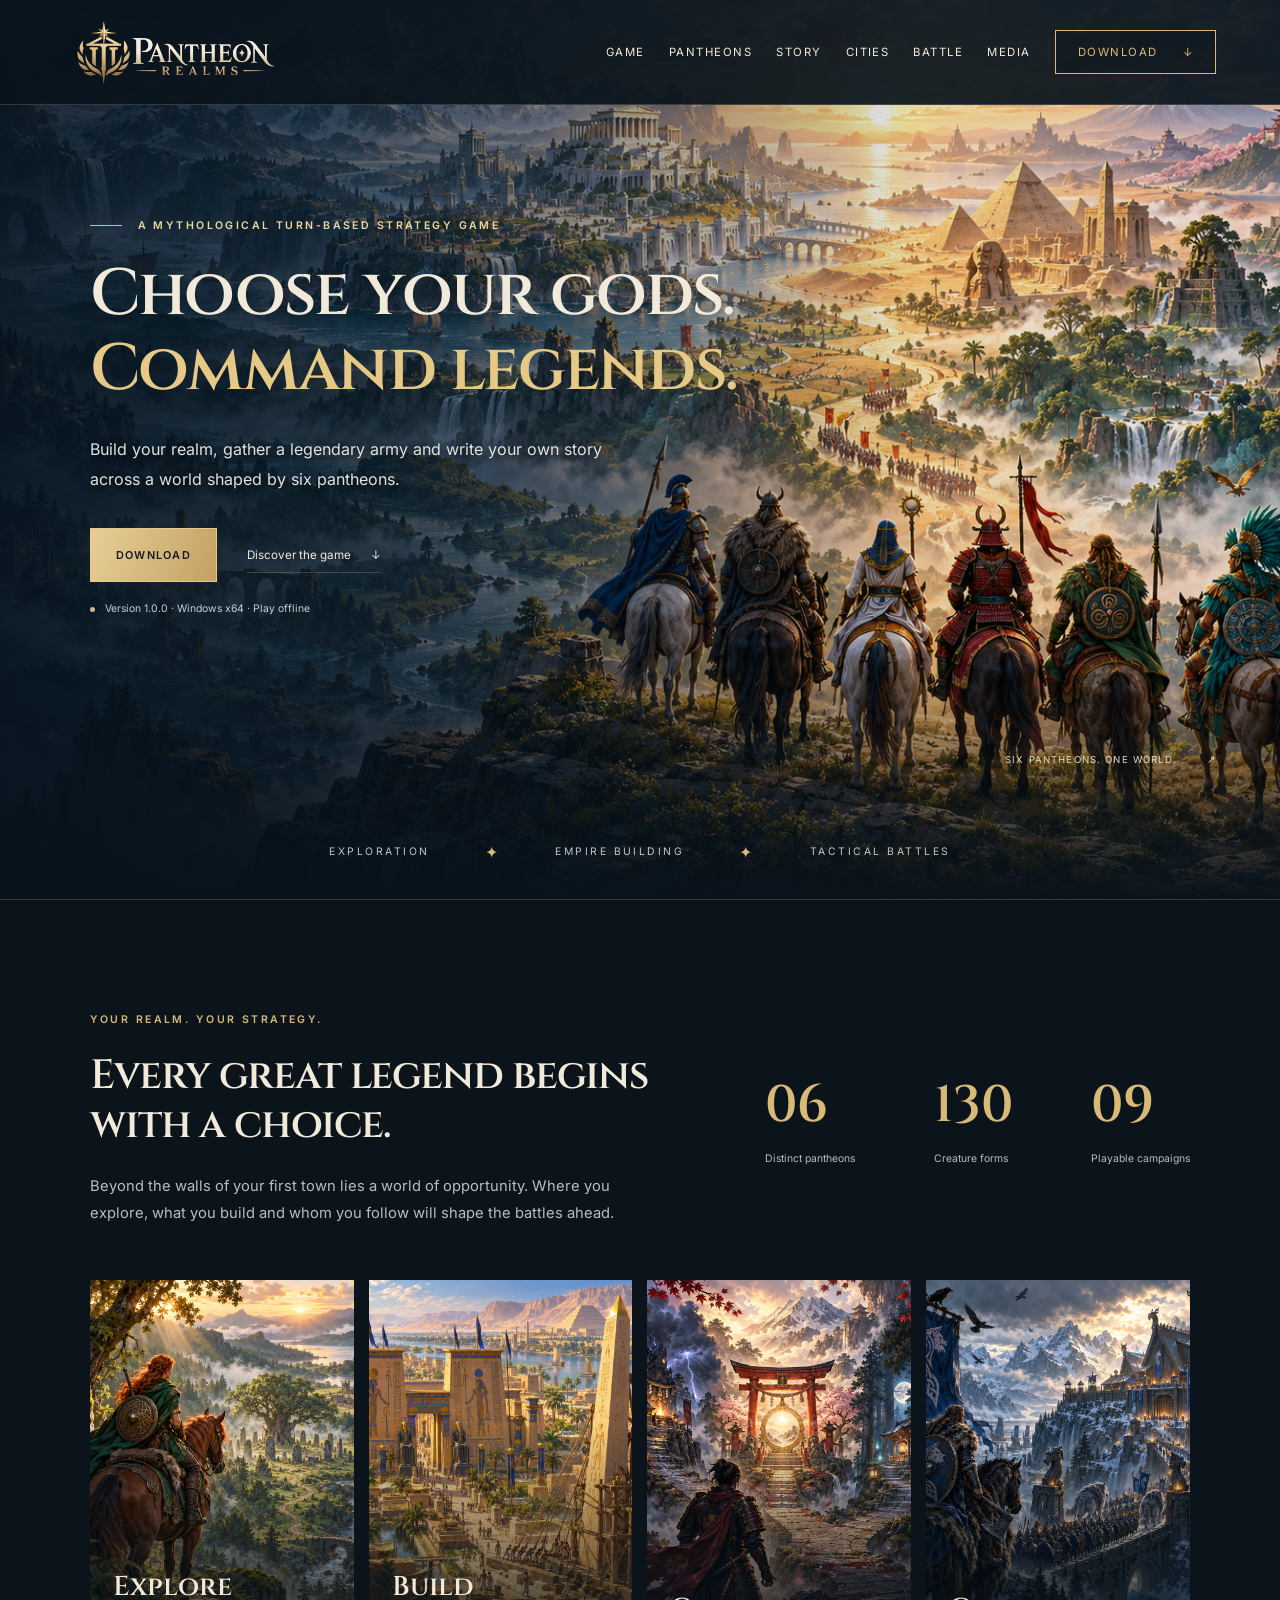
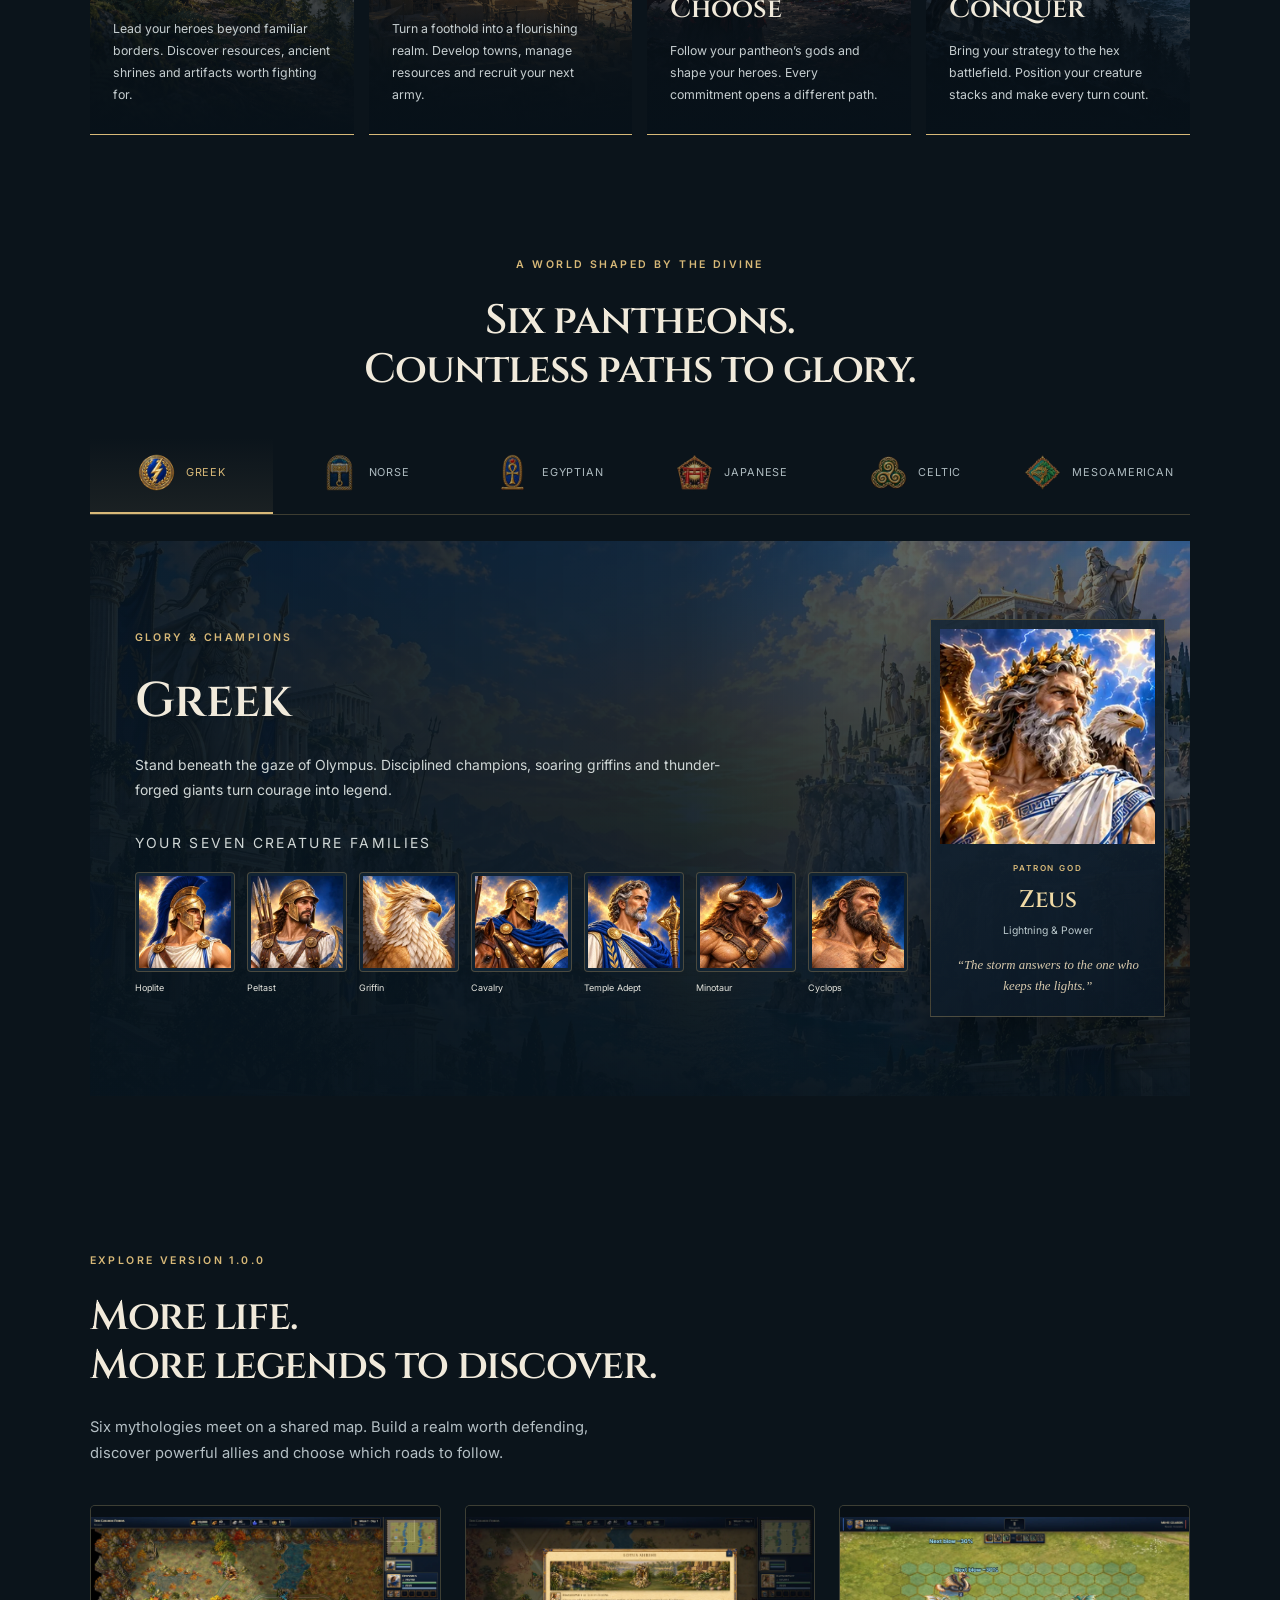
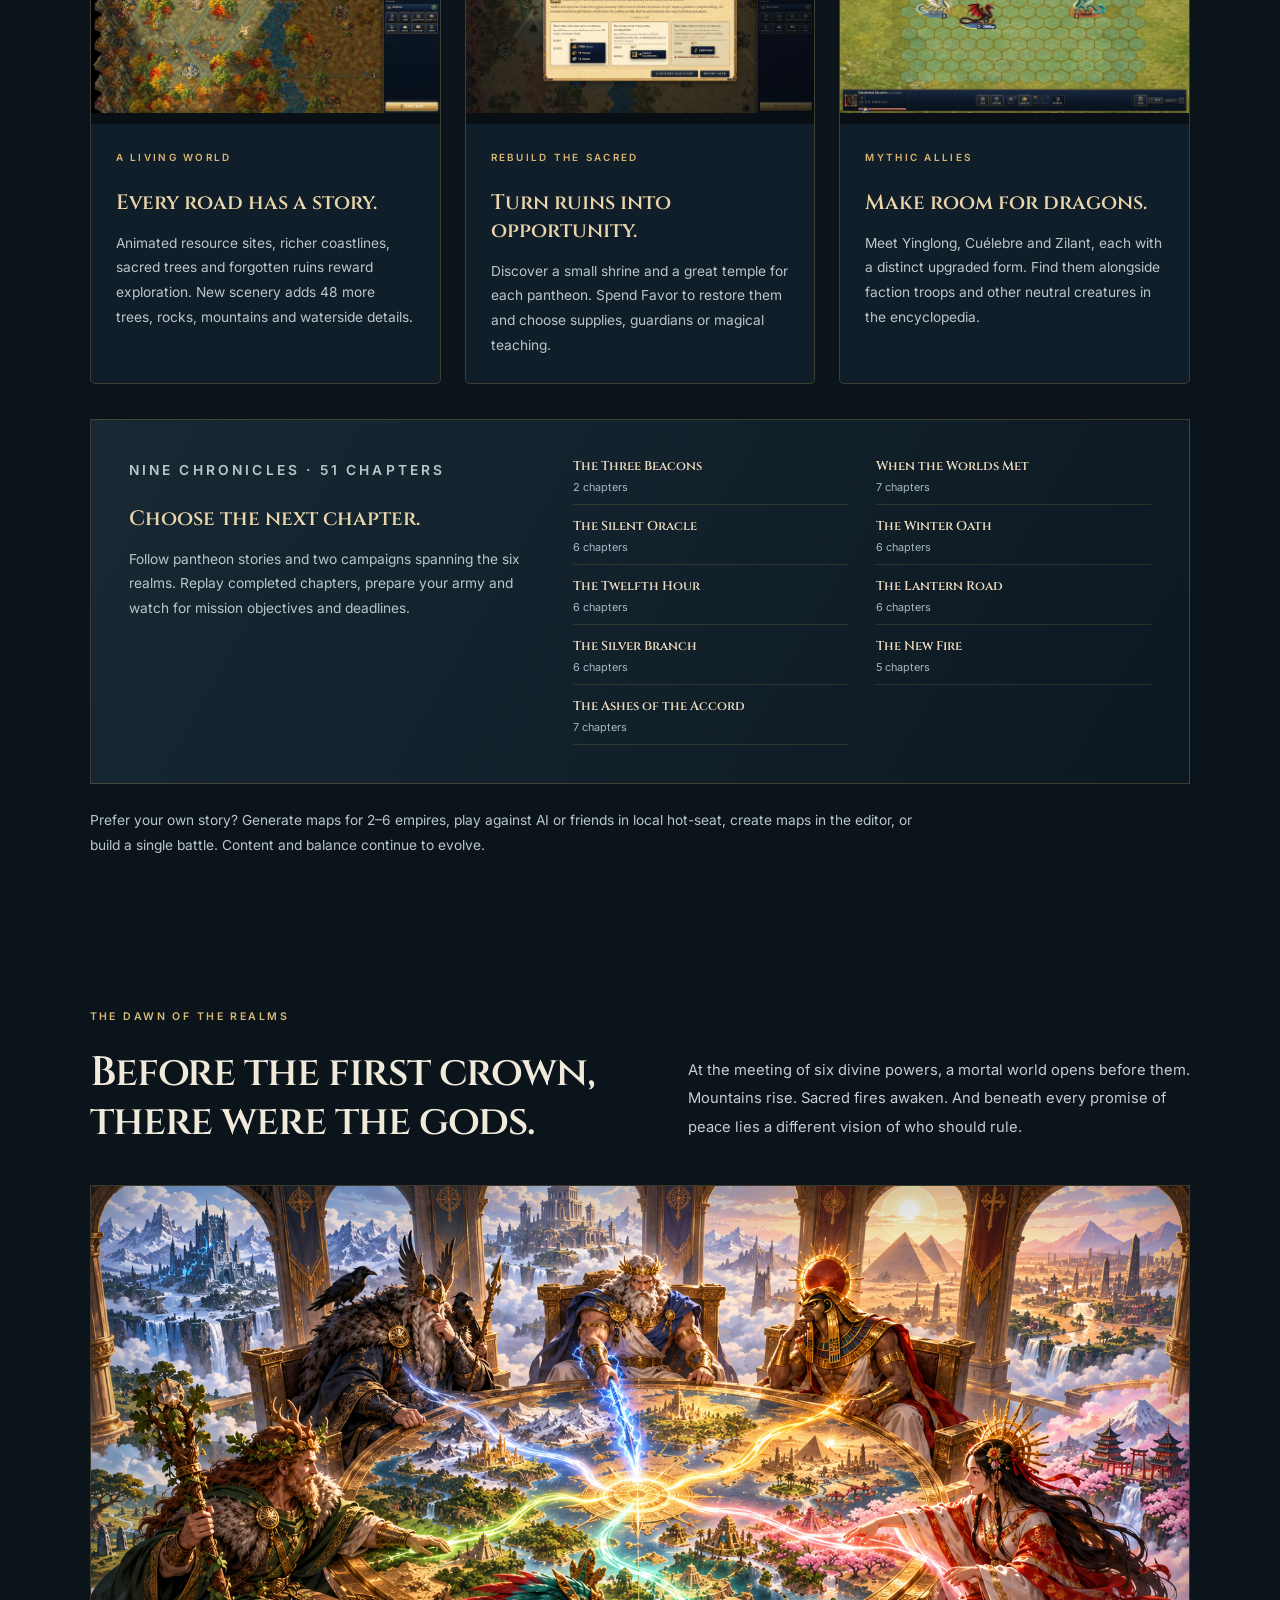
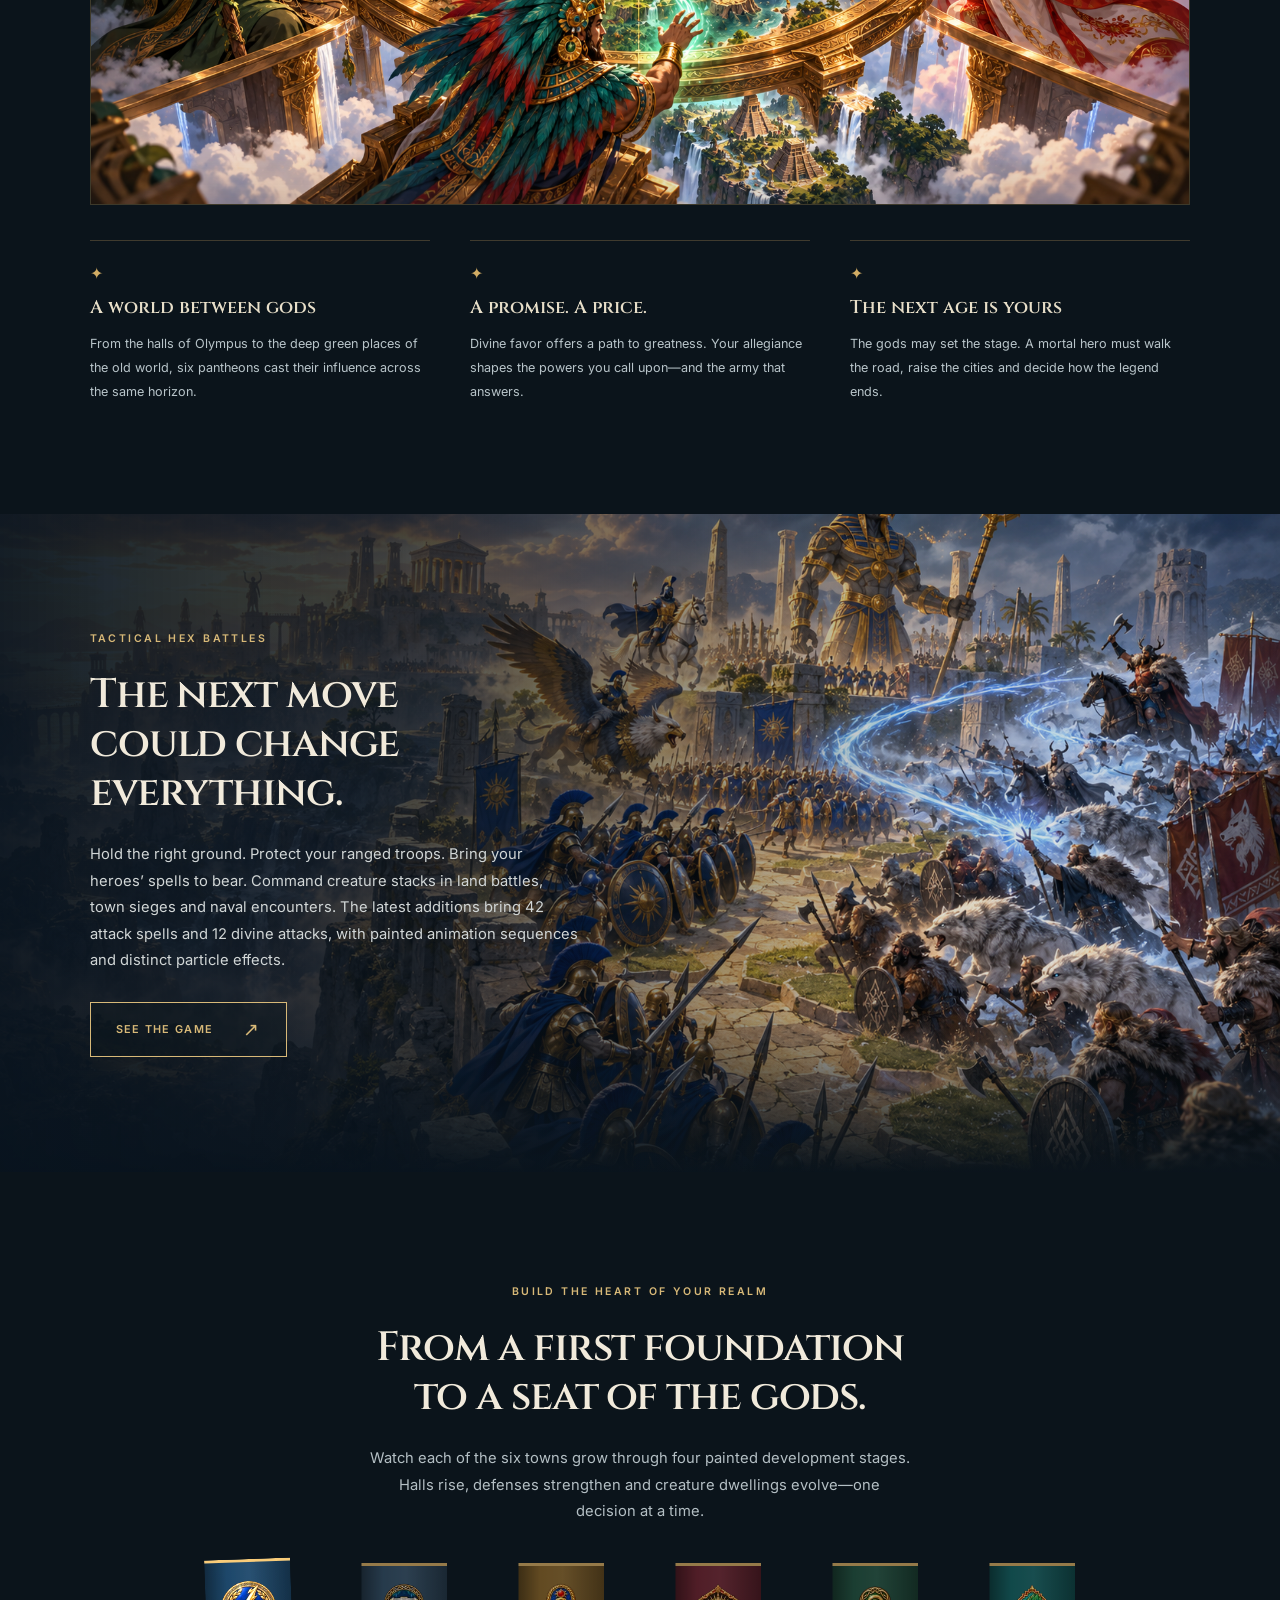
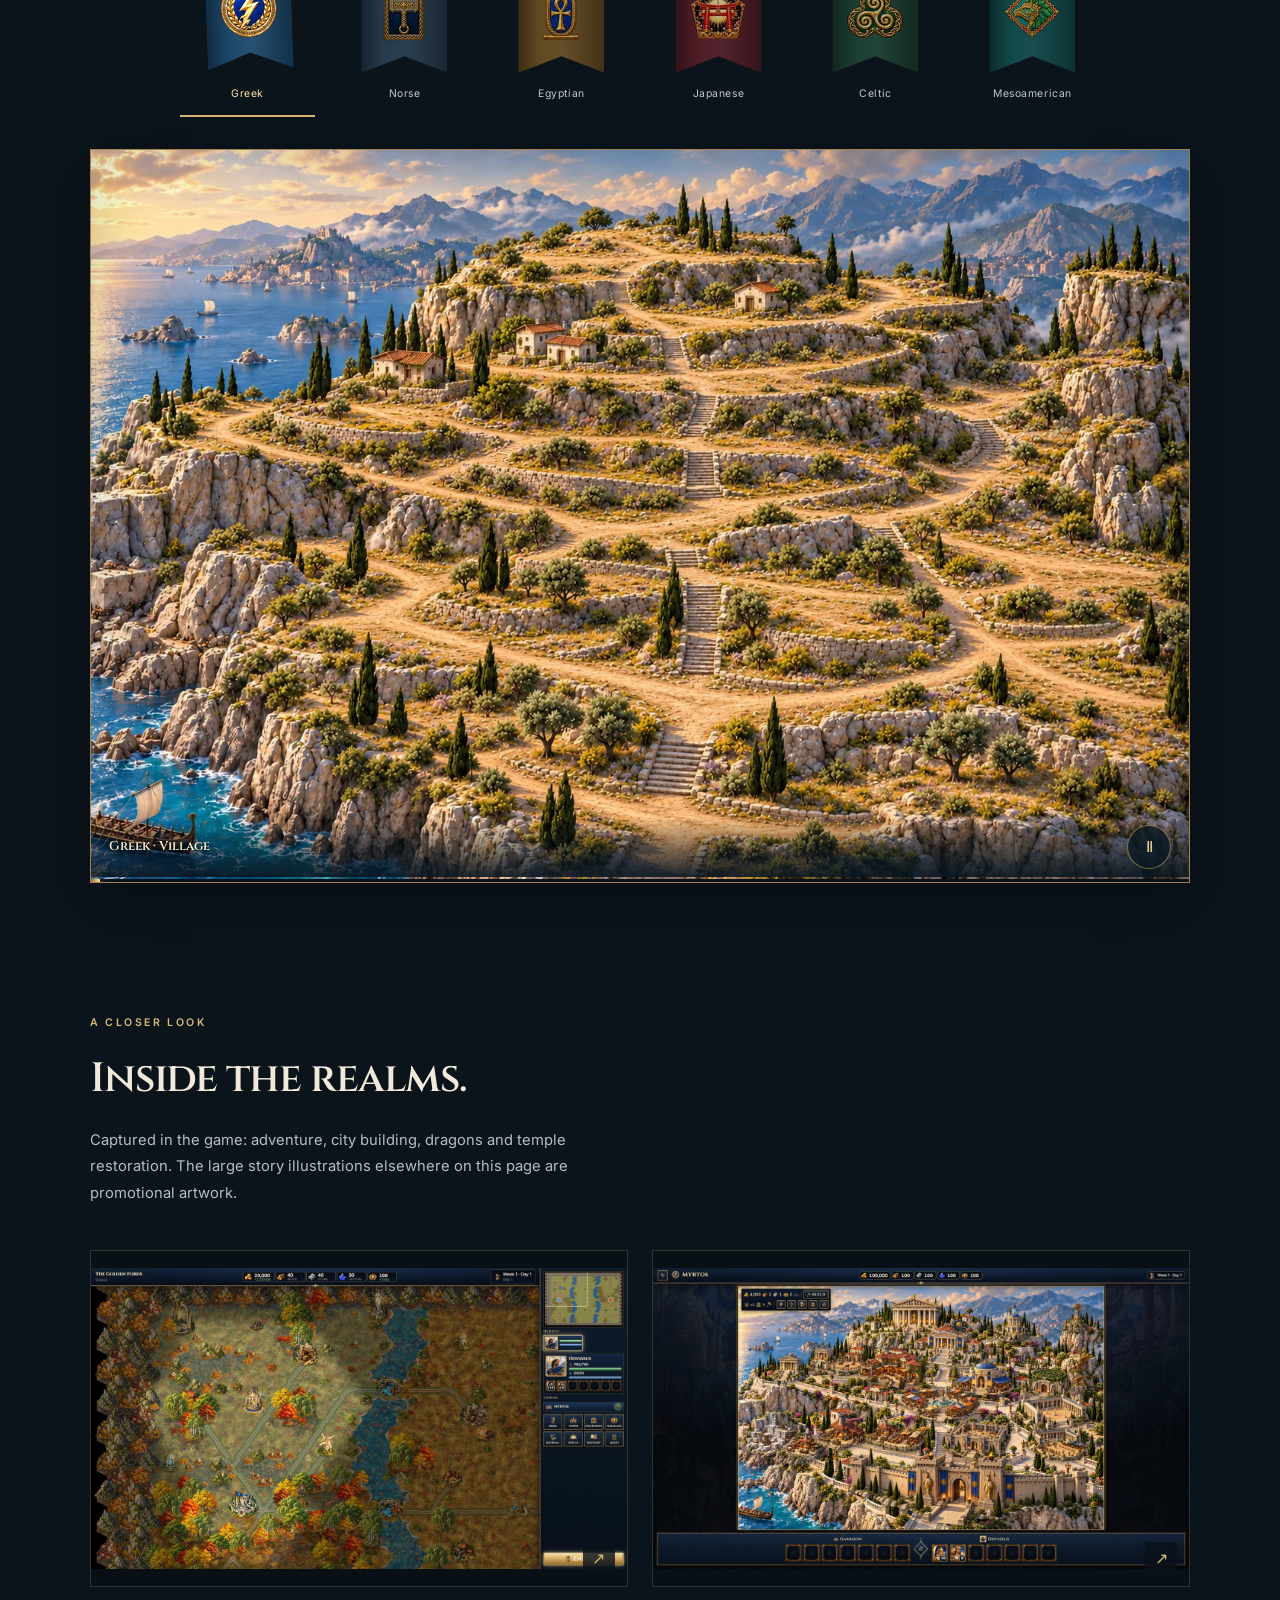
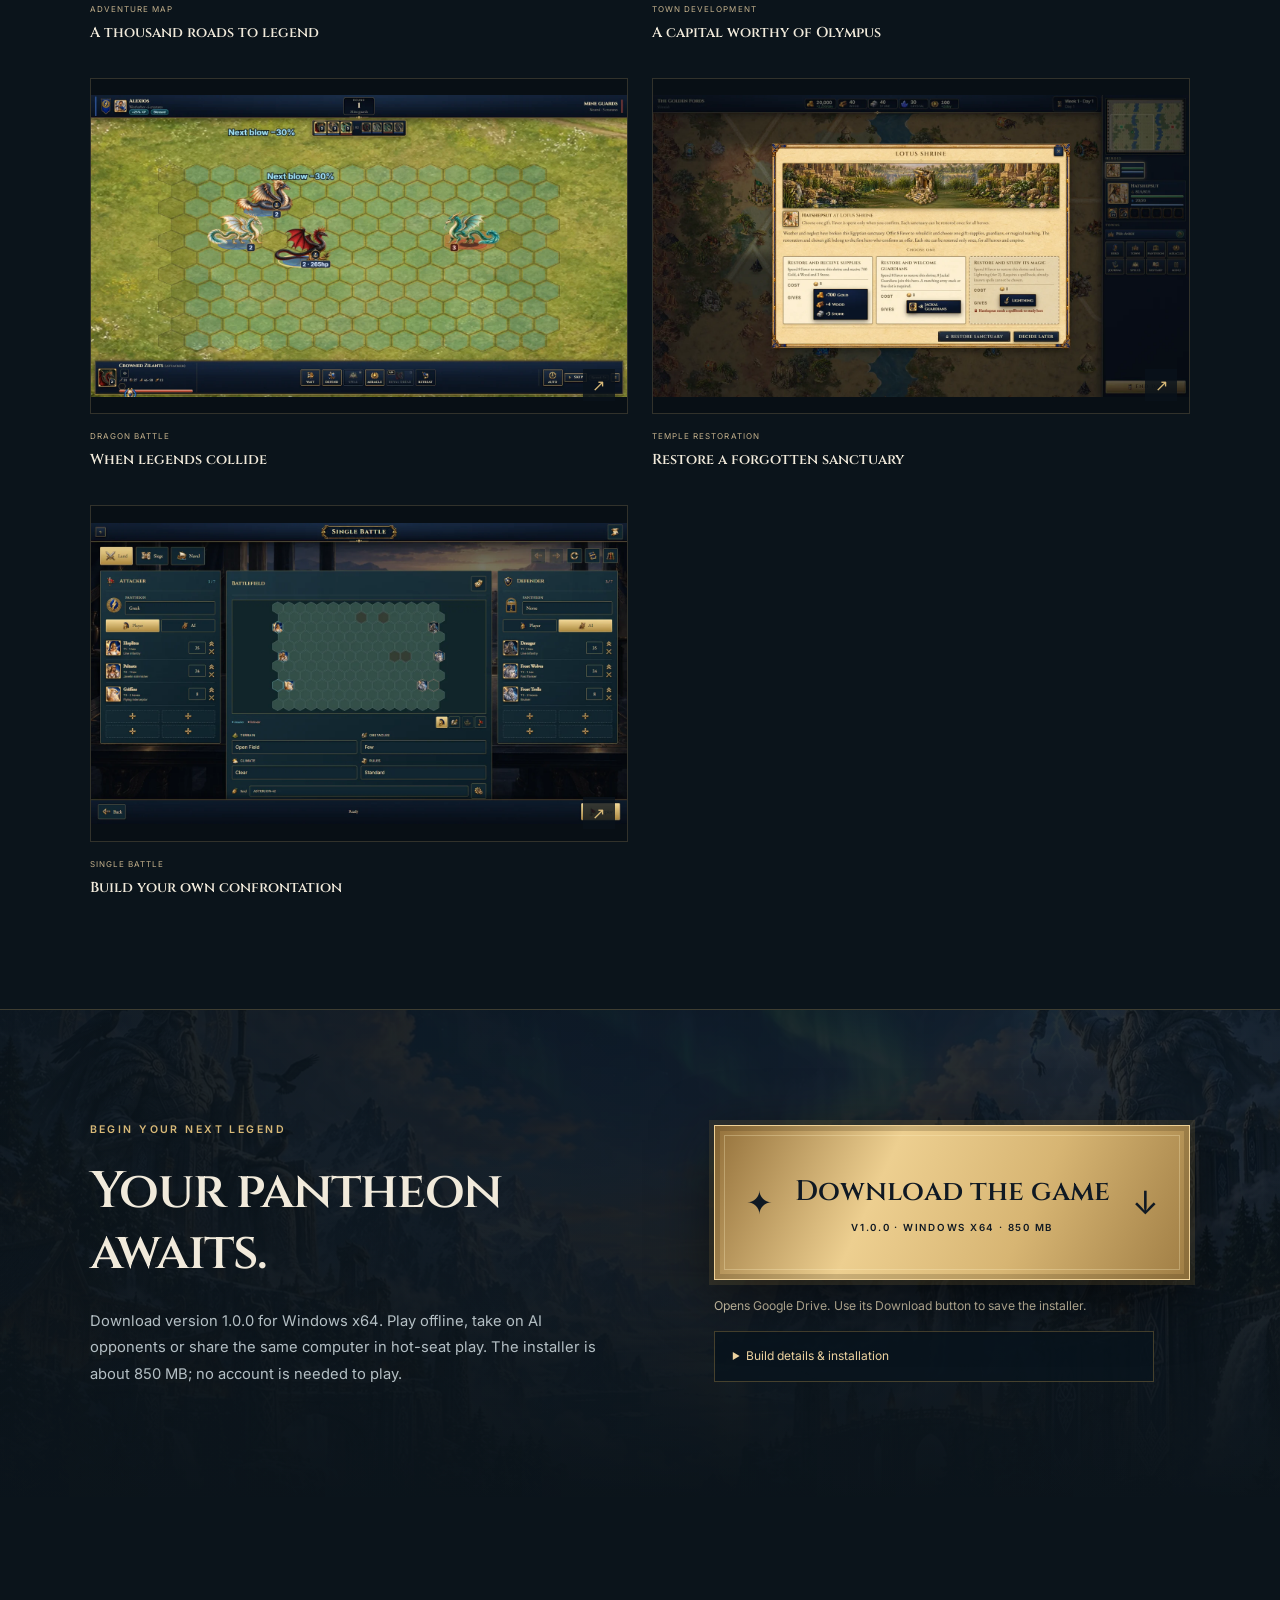
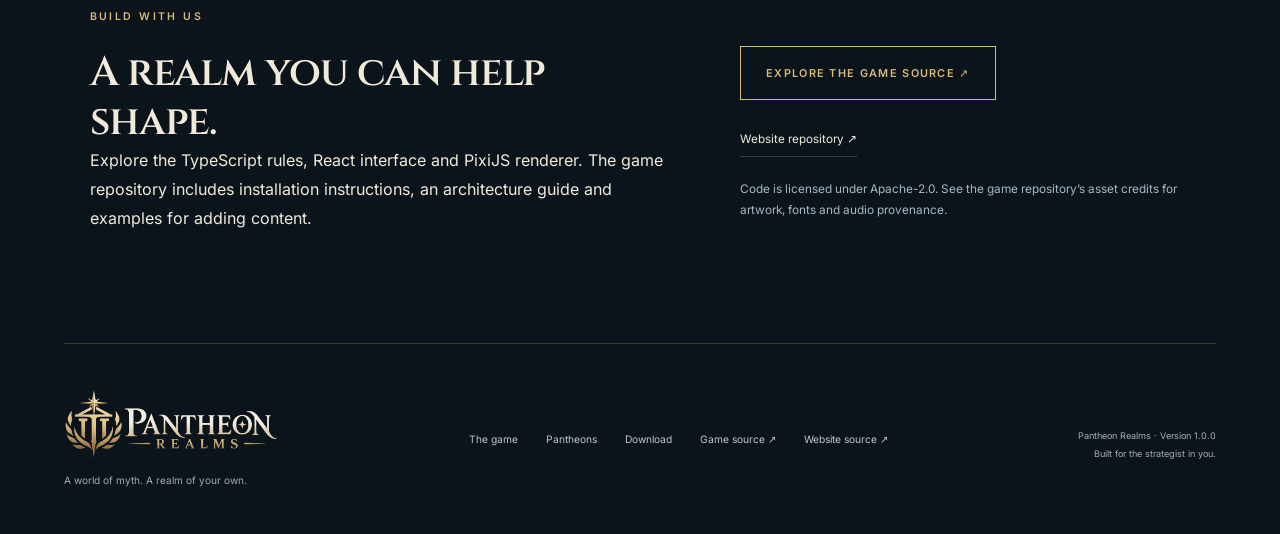
==== commit d8a59fa6: "new content" ====
--- a/index.html
+++ b/index.html
@@ -4,7 +4,7 @@
 <meta charset="UTF-8"/>
 <meta name="viewport" content="width=device-width, initial-scale=1.0"/>
 <title>Pantheon Realms</title>
-<meta name="description" content="Six pantheons. One world to conquer. Explore, build and command mythological armies in an offline turn-based strategy game. Download the Windows development build."/>
+<meta name="description" content="Six pantheons. One world to conquer. Explore, build and command mythological armies in an offline turn-based strategy game. Discover nine campaigns, living maps and tactical battles. Download version 1.0.0 for Windows."/>
 <meta name="theme-color" content="#0b141b"/>
 <meta property="og:title" content="Pantheon Realms — Command legends"/>
 <meta property="og:description" content="A mythological world. Six pantheons. Your next great strategy."/>
@@ -56,14 +56,14 @@
 </h1>
 <p>Build your realm, gather a legendary army and write your own story across a world shaped by six pantheons.</p>
 <div class="hero-actions">
-<a class="button primary" href="/game.exe">Download
+<a class="button primary" href="https://drive.google.com/file/d/1BdPPimif77vCDrNtWFaPW5CY9SzySu6X/view?usp=sharing" target="_blank" rel="noopener noreferrer">Download
 </a>
 <a class="text-link" href="#game">Discover the game <span aria-hidden="true">↓</span>
 </a>
 </div>
 <p class="build-note">
 <span class="status-dot">
-</span> Windows x64 <span>·</span> Offline strategy <span>·</span> Six pantheons</p>
+</span> Version 1.0.0 <span>·</span> Windows x64 <span>·</span> Play offline</p>
 </div>
 <a href="#pantheons" class="hero-caption">SIX PANTHEONS. ONE WORLD. <span aria-hidden="true">↗</span>
 </a>
@@ -89,12 +89,12 @@
 <span>Distinct pantheons</span>
 </div>
 <div>
-<strong>42</strong>
-<span>Creature families</span>
-</div>
-<div>
-<strong>∞</strong>
-<span>Strategies to discover</span>
+<strong>130</strong>
+<span>Creature forms</span>
+</div>
+<div>
+<strong>09</strong>
+<span>Playable campaigns</span>
 </div>
 </div>
 </div>
@@ -166,6 +166,18 @@
 <div class="faction-copy"><p class="eyebrow">Glory &amp; Champions</p><h3>Greek</h3><p>Stand beneath the gaze of Olympus. Disciplined champions, soaring griffins and thunder-forged giants turn courage into legend.</p><p class="roster-label">Your seven creature families</p><div class="faction-creatures"><figure class="creature-preview" tabindex="0" aria-label="Hoplite; upgraded form: Veteran Hoplite"><span class="creature-portraits"><img class="creature-base" src="./images/game/creature.greek.tier1.base.portrait.webp" alt="Hoplite" width="96" height="96" loading="lazy"><img class="creature-upgrade" src="./images/game/creature.greek.tier1.upgraded.portrait.webp" alt="" aria-hidden="true" width="96" height="96" loading="lazy"></span><figcaption><span class="creature-base-name">Hoplite</span><span class="creature-upgrade-name">Veteran Hoplite</span></figcaption></figure><figure class="creature-preview" tabindex="0" aria-label="Peltast; upgraded form: Veteran Peltast"><span class="creature-portraits"><img class="creature-base" src="./images/game/creature.greek.tier2.base.portrait.webp" alt="Peltast" width="96" height="96" loading="lazy"><img class="creature-upgrade" src="./images/game/creature.greek.tier2.upgraded.portrait.webp" alt="" aria-hidden="true" width="96" height="96" loading="lazy"></span><figcaption><span class="creature-base-name">Peltast</span><span class="creature-upgrade-name">Veteran Peltast</span></figcaption></figure><figure class="creature-preview" tabindex="0" aria-label="Griffin; upgraded form: Windcrest Griffin"><span class="creature-portraits"><img class="creature-base" src="./images/game/creature.greek.tier3.base.portrait.webp" alt="Griffin" width="96" height="96" loading="lazy"><img class="creature-upgrade" src="./images/game/creature.greek.tier3.upgraded.portrait.webp" alt="" aria-hidden="true" width="96" height="96" loading="lazy"></span><figcaption><span class="creature-base-name">Griffin</span><span class="creature-upgrade-name">Windcrest Griffin</span></figcaption></figure><figure class="creature-preview" tabindex="0" aria-label="Cavalry; upgraded form: Companion Cavalry"><span class="creature-portraits"><img class="creature-base" src="./images/game/creature.greek.tier4.base.portrait.webp" alt="Cavalry" width="96" height="96" loading="lazy"><img class="creature-upgrade" src="./images/game/creature.greek.tier4.upgraded.portrait.webp" alt="" aria-hidden="true" width="96" height="96" loading="lazy"></span><figcaption><span class="creature-base-name">Cavalry</span><span class="creature-upgrade-name">Companion Cavalry</span></figcaption></figure><figure class="creature-preview" tabindex="0" aria-label="Temple Adept; upgraded form: Temple Seer"><span class="creature-portraits"><img class="creature-base" src="./images/game/creature.greek.tier5.base.portrait.webp" alt="Temple Adept" width="96" height="96" loading="lazy"><img class="creature-upgrade" src="./images/game/creature.greek.tier5.upgraded.portrait.webp" alt="" aria-hidden="true" width="96" height="96" loading="lazy"></span><figcaption><span class="creature-base-name">Temple Adept</span><span class="creature-upgrade-name">Temple Seer</span></figcaption></figure><figure class="creature-preview" tabindex="0" aria-label="Minotaur; upgraded form: Labyrinth Warden"><span class="creature-portraits"><img class="creature-base" src="./images/game/creature.greek.tier6.base.portrait.webp" alt="Minotaur" width="96" height="96" loading="lazy"><img class="creature-upgrade" src="./images/game/creature.greek.tier6.upgraded.portrait.webp" alt="" aria-hidden="true" width="96" height="96" loading="lazy"></span><figcaption><span class="creature-base-name">Minotaur</span><span class="creature-upgrade-name">Labyrinth Warden</span></figcaption></figure><figure class="creature-preview" tabindex="0" aria-label="Cyclops; upgraded form: Stormforged Cyclops"><span class="creature-portraits"><img class="creature-base" src="./images/game/creature.greek.tier7.base.portrait.webp" alt="Cyclops" width="96" height="96" loading="lazy"><img class="creature-upgrade" src="./images/game/creature.greek.tier7.upgraded.portrait.webp" alt="" aria-hidden="true" width="96" height="96" loading="lazy"></span><figcaption><span class="creature-base-name">Cyclops</span><span class="creature-upgrade-name">Stormforged Cyclops</span></figcaption></figure></div></div>
 <aside class="patron-card" aria-label="Zeus, patron god"><img src="./images/game/god.greek.zeus.portrait.webp" alt="Zeus" width="256" height="256" loading="lazy"><div><p class="eyebrow">Patron god</p><h4>Zeus</h4><p>Lightning &amp; Power</p><blockquote>“The storm answers to the one who keeps the lights.”</blockquote></div></aside></div>
 </section>
+<section id="whats-new" class="section release-section">
+<div class="section-head"><p class="eyebrow">Explore version 1.0.0</p><h2>More life.<br>More legends to discover.</h2><p class="lede">Six mythologies meet on a shared map. Build a realm worth defending, discover powerful allies and choose which roads to follow.</p></div>
+<div class="release-cards">
+<article><img src="./images/release-1.0/adventure.webp" alt="Greek adventure map with varied forests, roads and coastline" loading="lazy" width="1440" height="900"><div><p class="eyebrow">A living world</p><h3>Every road has a story.</h3><p>Animated resource sites, richer coastlines, sacred trees and forgotten ruins reward exploration. New scenery adds 48 more trees, rocks, mountains and waterside details.</p></div></article>
+<article><img src="./images/release-1.0/temple.webp" alt="An Egyptian hero chooses a gift for restoring a ruined temple" loading="lazy" width="1440" height="900"><div><p class="eyebrow">Rebuild the sacred</p><h3>Turn ruins into opportunity.</h3><p>Discover a small shrine and a great temple for each pantheon. Spend Favor to restore them and choose supplies, guardians or magical teaching.</p></div></article>
+<article><img src="./images/release-1.0/dragons.webp" alt="Winged neutral dragons on the tactical battlefield" loading="lazy" width="1440" height="900"><div><p class="eyebrow">Mythic allies</p><h3>Make room for dragons.</h3><p>Meet Yinglong, Cuélebre and Zilant, each with a distinct upgraded form. Find them alongside faction troops and other neutral creatures in the encyclopedia.</p></div></article>
+</div>
+<div class="chronicles-panel"><div><p class="eyebrow">Nine chronicles · 51 chapters</p><h3>Choose the next chapter.</h3><p>Follow pantheon stories and two campaigns spanning the six realms. Replay completed chapters, prepare your army and watch for mission objectives and deadlines.</p></div><ul class="chronicles-list">
+<li>The Three Beacons <span>2 chapters</span></li><li>When the Worlds Met <span>7 chapters</span></li><li>The Silent Oracle <span>6 chapters</span></li><li>The Winter Oath <span>6 chapters</span></li><li>The Twelfth Hour <span>6 chapters</span></li><li>The Lantern Road <span>6 chapters</span></li><li>The Silver Branch <span>6 chapters</span></li><li>The New Fire <span>5 chapters</span></li><li>The Ashes of the Accord <span>7 chapters</span></li>
+</ul></div>
+<p class="release-footnote">Prefer your own story? Generate maps for 2–6 empires, play against AI or friends in local hot-seat, create maps in the editor, or build a single battle. Content and balance continue to evolve.</p>
+</section>
 <section id="origin" class="section origin-section">
 <div class="origin-heading"><div class="section-head"><p class="eyebrow">The dawn of the realms</p><h2>Before the first crown,<br>there were the gods.</h2></div><p class="lede">At the meeting of six divine powers, a mortal world opens before them. Mountains rise. Sacred fires awaken. And beneath every promise of peace lies a different vision of who should rule.</p></div>
 <figure class="origin-art"><img src="./images/new/origin-council.png" alt="The six patron gods gather around a golden map of the mortal realms" loading="lazy" width="1672" height="941"></figure>
@@ -180,7 +192,7 @@
 <p class="eyebrow">Tactical hex battles</p>
 <h2>The next move
 could change everything.</h2>
-<p class="lede">Hold the right ground. Protect your ranged troops. Bring your heroes’ spells to bear. Command creature stacks in turn-based battles where positioning matters.</p>
+<p class="lede">Hold the right ground. Protect your ranged troops. Bring your heroes’ spells to bear. Command creature stacks in land battles, town sieges and naval encounters. The latest additions bring 42 attack spells and 12 divine attacks, with painted animation sequences and distinct particle effects.</p>
 </div>
 <a class="button outline" href="#media">See the game <span aria-hidden="true">↗</span>
 </a>
@@ -188,20 +200,24 @@
 </div>
 </section>
 <section id="cities" class="section city-section">
-<div class="city-heading"><div class="section-head"><p class="eyebrow">Build the heart of your realm</p><h2>From a first foundation<br>to a seat of the gods.</h2><p class="lede">Watch a town become a capital. Halls rise, defenses strengthen and creature dwellings evolve—one decision at a time.</p></div></div>
+<div class="city-heading"><div class="section-head"><p class="eyebrow">Build the heart of your realm</p><h2>From a first foundation<br>to a seat of the gods.</h2><p class="lede">Watch each of the six towns grow through four painted development stages. Halls rise, defenses strengthen and creature dwellings evolve—one decision at a time.</p></div></div>
 <div class="city-flags" role="group" aria-label="Choose a town pantheon"><button type="button" class="city-flag city-flag-greek" data-city-pantheon="greek" aria-pressed="true" aria-label="Show Greek town"><span class="flag-cloth"><img src="./images/emblem-greek-96.webp" alt="" width="64" height="64"></span><span>Greek</span></button><button type="button" class="city-flag city-flag-norse" data-city-pantheon="norse" aria-pressed="false" aria-label="Show Norse town"><span class="flag-cloth"><img src="./images/emblem-norse-96.webp" alt="" width="64" height="64"></span><span>Norse</span></button><button type="button" class="city-flag city-flag-egyptian" data-city-pantheon="egyptian" aria-pressed="false" aria-label="Show Egyptian town"><span class="flag-cloth"><img src="./images/emblem-egyptian-96.webp" alt="" width="64" height="64"></span><span>Egyptian</span></button><button type="button" class="city-flag city-flag-japanese" data-city-pantheon="japanese" aria-pressed="false" aria-label="Show Japanese town"><span class="flag-cloth"><img src="./images/emblem-japanese-96.webp" alt="" width="64" height="64"></span><span>Japanese</span></button><button type="button" class="city-flag city-flag-celtic" data-city-pantheon="celtic" aria-pressed="false" aria-label="Show Celtic town"><span class="flag-cloth"><img src="./images/emblem-celtic-96.webp" alt="" width="64" height="64"></span><span>Celtic</span></button><button type="button" class="city-flag city-flag-mesoamerican" data-city-pantheon="mesoamerican" aria-pressed="false" aria-label="Show Mesoamerican town"><span class="flag-cloth"><img src="./images/emblem-mesoamerican-96.webp" alt="" width="64" height="64"></span><span>Mesoamerican</span></button></div>
 <div class="city-stage" id="city-stage" role="group" aria-label="Greek town development"><div class="city-backgrounds"></div><div class="city-buildings"></div><div class="city-atmosphere" aria-hidden="true"></div><div id="building-tooltip" class="building-tooltip" role="tooltip" hidden></div><div class="city-bottom-bar"><span id="city-caption">Greek · Village</span><button type="button" id="city-pause" aria-label="Pause city animation" aria-pressed="false">Ⅱ</button></div><div class="city-cycle-track" aria-hidden="true"><div id="city-cycle-progress"></div></div></div>
-<noscript><p>Enable JavaScript to view town development.</p><img src="./images/game/town.greek.background.l4.webp" alt="Greek capital landscape" width="1448" height="1086"></noscript></section>
+<noscript><p>Enable JavaScript to view town development.</p><img src="./images/release-1.0/city.webp" alt="Greek capital landscape" width="1448" height="1086"></noscript></section>
 <section id="media" class="section media-section">
 <div class="media-heading">
 <div class="section-head">
 <p class="eyebrow">A closer look</p>
-<h2>Inside the realms.</h2>
-
-</div>
-
-</div>
-<div class="gallery"><button class="gallery-item image-button" aria-label="Enlarge Adventure map screenshot"><div class="gallery-image"><img src="./images/screens-current/adventure.jpg" alt="Adventure map in the current game" loading="lazy" width="1600" height="1000"><span aria-hidden="true">↗</span></div><span class="gallery-meta"><span><small>Adventure map</small><strong>A thousand roads to legend</strong></span></span></button><button class="gallery-item image-button" aria-label="Enlarge Tactical battle screenshot"><div class="gallery-image"><img src="./images/screens-current/battle.jpg" alt="Tactical battle in the current game" loading="lazy" width="1600" height="1000"><span aria-hidden="true">↗</span></div><span class="gallery-meta"><span><small>Tactical battle</small><strong>When legends collide</strong></span></span></button><button class="gallery-item image-button" aria-label="Enlarge Hero &amp; army screenshot"><div class="gallery-image"><img src="./images/screens-current/hero.jpg" alt="Hero &amp; army in the current game" loading="lazy" width="1600" height="1000"><span aria-hidden="true">↗</span></div><span class="gallery-meta"><span><small>Hero &amp; army</small><strong>The power behind your banner</strong></span></span></button><button class="gallery-item image-button" aria-label="Enlarge Creature recruitment screenshot"><div class="gallery-image"><img src="./images/screens-current/recruitment.jpg" alt="Creature recruitment in the current game" loading="lazy" width="1600" height="1000"><span aria-hidden="true">↗</span></div><span class="gallery-meta"><span><small>Creature recruitment</small><strong>Summon your next legend</strong></span></span></button></div>
+<h2>Inside the realms.</h2><p class="lede">Captured in the game: adventure, city building, dragons and temple restoration. The large story illustrations elsewhere on this page are promotional artwork.</p>
+
+</div>
+
+</div>
+<div class="gallery"><button class="gallery-item image-button" aria-label="Enlarge Adventure map screenshot"><div class="gallery-image"><img src="./images/release-1.0/adventure.webp" alt="A Greek hero exploring a richly decorated adventure map" loading="lazy" width="1440" height="900"><span aria-hidden="true">↗</span></div><span class="gallery-meta"><span><small>Adventure map</small><strong>A thousand roads to legend</strong></span></span></button>
+<button class="gallery-item image-button" aria-label="Enlarge Town development screenshot"><div class="gallery-image"><img src="./images/release-1.0/city.webp" alt="Developed Greek city with painted buildings and capital background" loading="lazy" width="1440" height="900"><span aria-hidden="true">↗</span></div><span class="gallery-meta"><span><small>Town development</small><strong>A capital worthy of Olympus</strong></span></span></button>
+<button class="gallery-item image-button" aria-label="Enlarge Dragon battle screenshot"><div class="gallery-image"><img src="./images/release-1.0/dragons.webp" alt="Neutral dragons standing on a hex battlefield" loading="lazy" width="1440" height="900"><span aria-hidden="true">↗</span></div><span class="gallery-meta"><span><small>Dragon battle</small><strong>When legends collide</strong></span></span></button>
+<button class="gallery-item image-button" aria-label="Enlarge Temple restoration screenshot"><div class="gallery-image"><img src="./images/release-1.0/temple.webp" alt="Egyptian temple restoration with Favor costs and gift choices" loading="lazy" width="1440" height="900"><span aria-hidden="true">↗</span></div><span class="gallery-meta"><span><small>Temple restoration</small><strong>Restore a forgotten sanctuary</strong></span></span></button>
+<button class="gallery-item image-button" aria-label="Enlarge Single battle screenshot"><div class="gallery-image"><img src="./images/release-1.0/battle-setup.webp" alt="Single battle setup with matching painted icons and army controls" loading="lazy" width="1440" height="900"><span aria-hidden="true">↗</span></div><span class="gallery-meta"><span><small>Single battle</small><strong>Build your own confrontation</strong></span></span></button></div>
 </section>
 <section id="download" class="download-section">
 <img class="" src="./images/norse-1280.webp" srcset="./images/norse-640.webp 640w, ./images/norse-1280.webp 1280w, ./images/norse-1920.webp 1672w" sizes="(max-width: 700px) 100vw, 90vw" alt="" loading="lazy" fetchpriority="auto" width="1920" height="1080"/>
@@ -211,12 +227,14 @@
 <div class="section-head">
 <p class="eyebrow">Begin your next legend</p>
 <h2>Your pantheon awaits.</h2>
-<p class="lede">Explore the current Windows development build. Play offline, take on AI opponents or share the same computer in hot-seat play.</p>
-</div>
-<div class="download-action"><a id="legend-download" class="legend-download" role="button" href="/game.exe" tabindex="0" aria-disabled="true" aria-label="Download Pantheon Realms"><span class="download-rune" aria-hidden="true">✦</span><span class="download-button-copy"><strong>Download the game</strong><small id="download-button-detail">Windows · X64</small></span><span class="download-arrow" aria-hidden="true">↓</span></a><span id="download-feedback" class="sr-only" role="status"></span></div>
-</div>
-</section>
-</main>
+<p class="lede">Download version 1.0.0 for Windows x64. Play offline, take on AI opponents or share the same computer in hot-seat play. The installer is about 850 MB; no account is needed to play.</p>
+</div>
+<div class="download-action"><a id="legend-download" class="legend-download" href="https://drive.google.com/file/d/1BdPPimif77vCDrNtWFaPW5CY9SzySu6X/view?usp=sharing" target="_blank" rel="noopener noreferrer" aria-label="Download Pantheon Realms (opens Google Drive)"><span class="download-rune" aria-hidden="true">✦</span><span class="download-button-copy"><strong>Download the game</strong><small id="download-button-detail">v1.0.0 · Windows x64 · 850 MB</small></span><span class="download-arrow" aria-hidden="true">↓</span></a><span id="download-feedback" class="sr-only" role="status"></span>
+<p class="download-help">Opens Google Drive. Use its Download button to save the installer.</p>
+<details class="release-details"><summary>Build details &amp; installation</summary><p id="release-version">Version 1.0.0 · Community build · Built 2026-10-23</p><p>Run the installer to install for your Windows user. Saves remain in <code>%APPDATA%\Pantheon Realms\</code> when you uninstall. This build is unsigned; Windows may show a publisher warning.</p><p id="release-file">Pantheon-Realms-Setup-1.0.0-x64.exe</p><p>SHA-256 of the release installer:<code id="release-checksum">fecdf16052b35671fa324413e6205271c9956b1e742f62831f4f455c1f2c3ddc</code></p></details></div>
+</div>
+</section>
+<section id="source" class="section source-section"><div><p class="eyebrow">Build with us</p><h2>A realm you can help shape.</h2><p class="lede">Explore the TypeScript rules, React interface and PixiJS renderer. The game repository includes installation instructions, an architecture guide and examples for adding content.</p></div><div class="source-links"><a class="button outline" href="https://github.com/teddy4445/pantheon_realms">Explore the game source ↗</a><a class="text-link" href="https://github.com/teddy4445/pantheon_realms_website">Website repository ↗</a><p>Code is licensed under Apache-2.0. See the game repository’s asset credits for artwork, fonts and audio provenance.</p></div></section></main>
 <footer class="footer">
 <div>
 <a href="#" aria-label="Back to top">
@@ -229,7 +247,7 @@
 <a href="#pantheons">Pantheons</a>
 <a href="#download">Download</a>
 </nav>
-<p class="footer-note">Pantheon Realms · Development build<br/>Built for the strategist in you.</p>
+<p class="footer-note">Pantheon Realms · Version 1.0.0<br/>Built for the strategist in you.</p>
 </footer>
 <dialog class="lightbox" aria-label="Gameplay screenshot gallery">
 </dialog>
--- a/refresh.css
+++ b/refresh.css
@@ -31,3 +31,18 @@
 /* Creature upgrade previews and the four-shot gallery. */
 .creature-preview{cursor:zoom-in}.creature-portraits{position:relative;display:block;width:100%;aspect-ratio:1}.faction-creatures .creature-portraits img{display:block;width:100%;height:100%;max-width:none;object-fit:cover;transition:opacity .18s ease,filter .18s ease}.faction-creatures .creature-portraits .creature-upgrade{position:absolute;inset:0;opacity:0}.creature-preview:hover .creature-upgrade,.creature-preview:focus-visible .creature-upgrade{opacity:1}.creature-preview:hover .creature-portraits,.creature-preview:focus-visible .creature-portraits{filter:drop-shadow(0 0 7px #d0af6566)}.creature-preview figcaption{min-height:3em}.creature-upgrade-name{display:none;color:#f2d393}.creature-preview:hover .creature-base-name,.creature-preview:focus-visible .creature-base-name{display:none}.creature-preview:hover .creature-upgrade-name,.creature-preview:focus-visible .creature-upgrade-name{display:inline}
 .gallery{grid-template-columns:repeat(2,minmax(0,1fr));grid-auto-rows:auto}.gallery-item,.gallery-item:first-child{grid-column:auto;grid-row:auto}.gallery-image,.gallery-item:first-child .gallery-image{height:auto;min-height:0;aspect-ratio:8/5}.gallery-image img{width:100%;height:100%;object-fit:cover}.hero-actions .button{cursor:pointer}
+
+/* Release 1.0: current gameplay, chronicles and contributor links. */
+.release-section{padding-top:45px}.release-section>.section-head{max-width:770px;margin-bottom:38px}
+.release-cards{display:grid;grid-template-columns:repeat(3,minmax(0,1fr));gap:24px}
+.release-cards article{background:#101e29;border:1px solid #b5945047;border-radius:5px;overflow:hidden}
+.release-cards img{display:block;width:100%;height:auto;aspect-ratio:16/10;object-fit:contain;background:#080f15}
+.release-cards article>div{padding:25px}.release-cards h3,.chronicles-panel h3{font-family:Cinzel,serif;font-size:1.3rem;color:#ebd6ac;margin:10px 0 14px}
+.release-cards p,.chronicles-panel p,.release-footnote{color:#b9c6ce;line-height:1.8;font-size:.86rem}
+.release-cards .eyebrow{color:#d8b572;font-size:.62rem}.chronicles-panel{display:grid;grid-template-columns:1fr 1.45fr;gap:45px;padding:38px;margin-top:35px;border:1px solid #b5945047;background:linear-gradient(120deg,#182934,#0c1821)}
+.chronicles-list{list-style:none;padding:0;margin:0;display:grid;grid-template-columns:1fr 1fr;gap:13px 28px}.chronicles-list li{border-bottom:1px solid #ab8a4733;padding-bottom:10px;font-family:Cinzel,serif;font-size:.8rem;color:#eadbc0}.chronicles-list span{display:block;font:400 .68rem Inter,sans-serif;color:#a8b8c3;margin-top:5px}
+.release-footnote{max-width:850px;margin:24px 0 0}.gallery .gallery-image,.gallery-item:first-child .gallery-image{aspect-ratio:16/10;height:auto;min-height:0}.gallery-image img{object-fit:contain;background:#080f15}
+.download-action{min-width:0;flex-direction:column;align-items:stretch}.download-help{font-size:.76rem;line-height:1.6;color:#d4c9ad;margin:16px 0;max-width:440px}.release-details{max-width:440px;text-align:left;color:#d6dfe2;font-size:.75rem;line-height:1.7;background:#09141dde;border:1px solid #c19b5055;padding:14px 18px}.release-details summary{cursor:pointer;color:#edd3a0}.release-details code{overflow-wrap:anywhere}#release-checksum{display:block;margin-top:5px;font-size:.66rem}
+.source-section{display:grid;grid-template-columns:1.3fr 1fr;gap:65px;align-items:center}.source-links{display:flex;flex-direction:column;align-items:flex-start;gap:22px}.source-links p{font-size:.74rem;color:#a8b8c3;line-height:1.8}.footer nav{flex-wrap:wrap}
+@media(max-width:900px){.release-cards{grid-template-columns:1fr}.release-cards article{display:grid;grid-template-columns:1fr 1.2fr}.release-cards img{height:100%;object-fit:cover}.chronicles-panel,.source-section{grid-template-columns:1fr;gap:24px}.chronicles-panel{padding:25px}}
+@media(max-width:600px){.release-cards article{display:block}.release-cards img{height:auto;object-fit:contain}.chronicles-list{grid-template-columns:1fr}.source-section{gap:30px}.release-details{width:100%}.source-links .button{font-size:.7rem}.download-content{min-width:0}}
